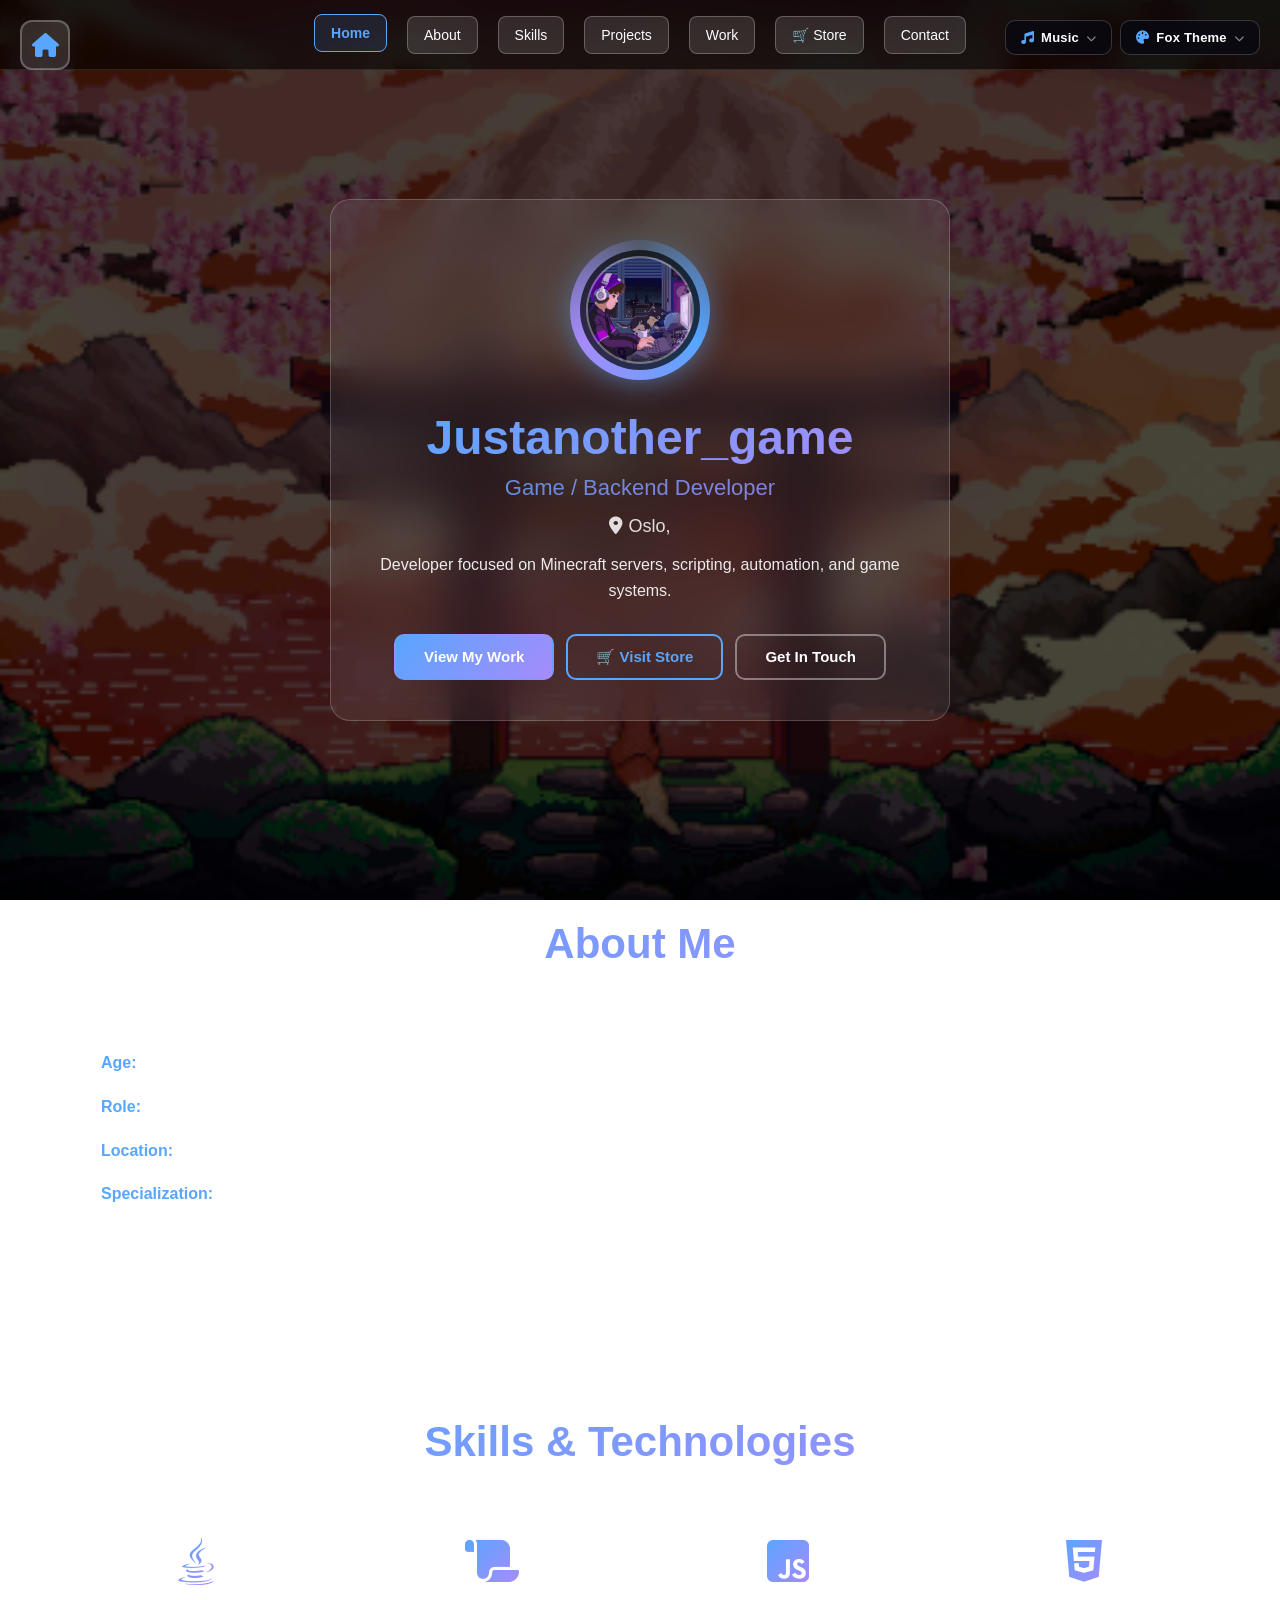
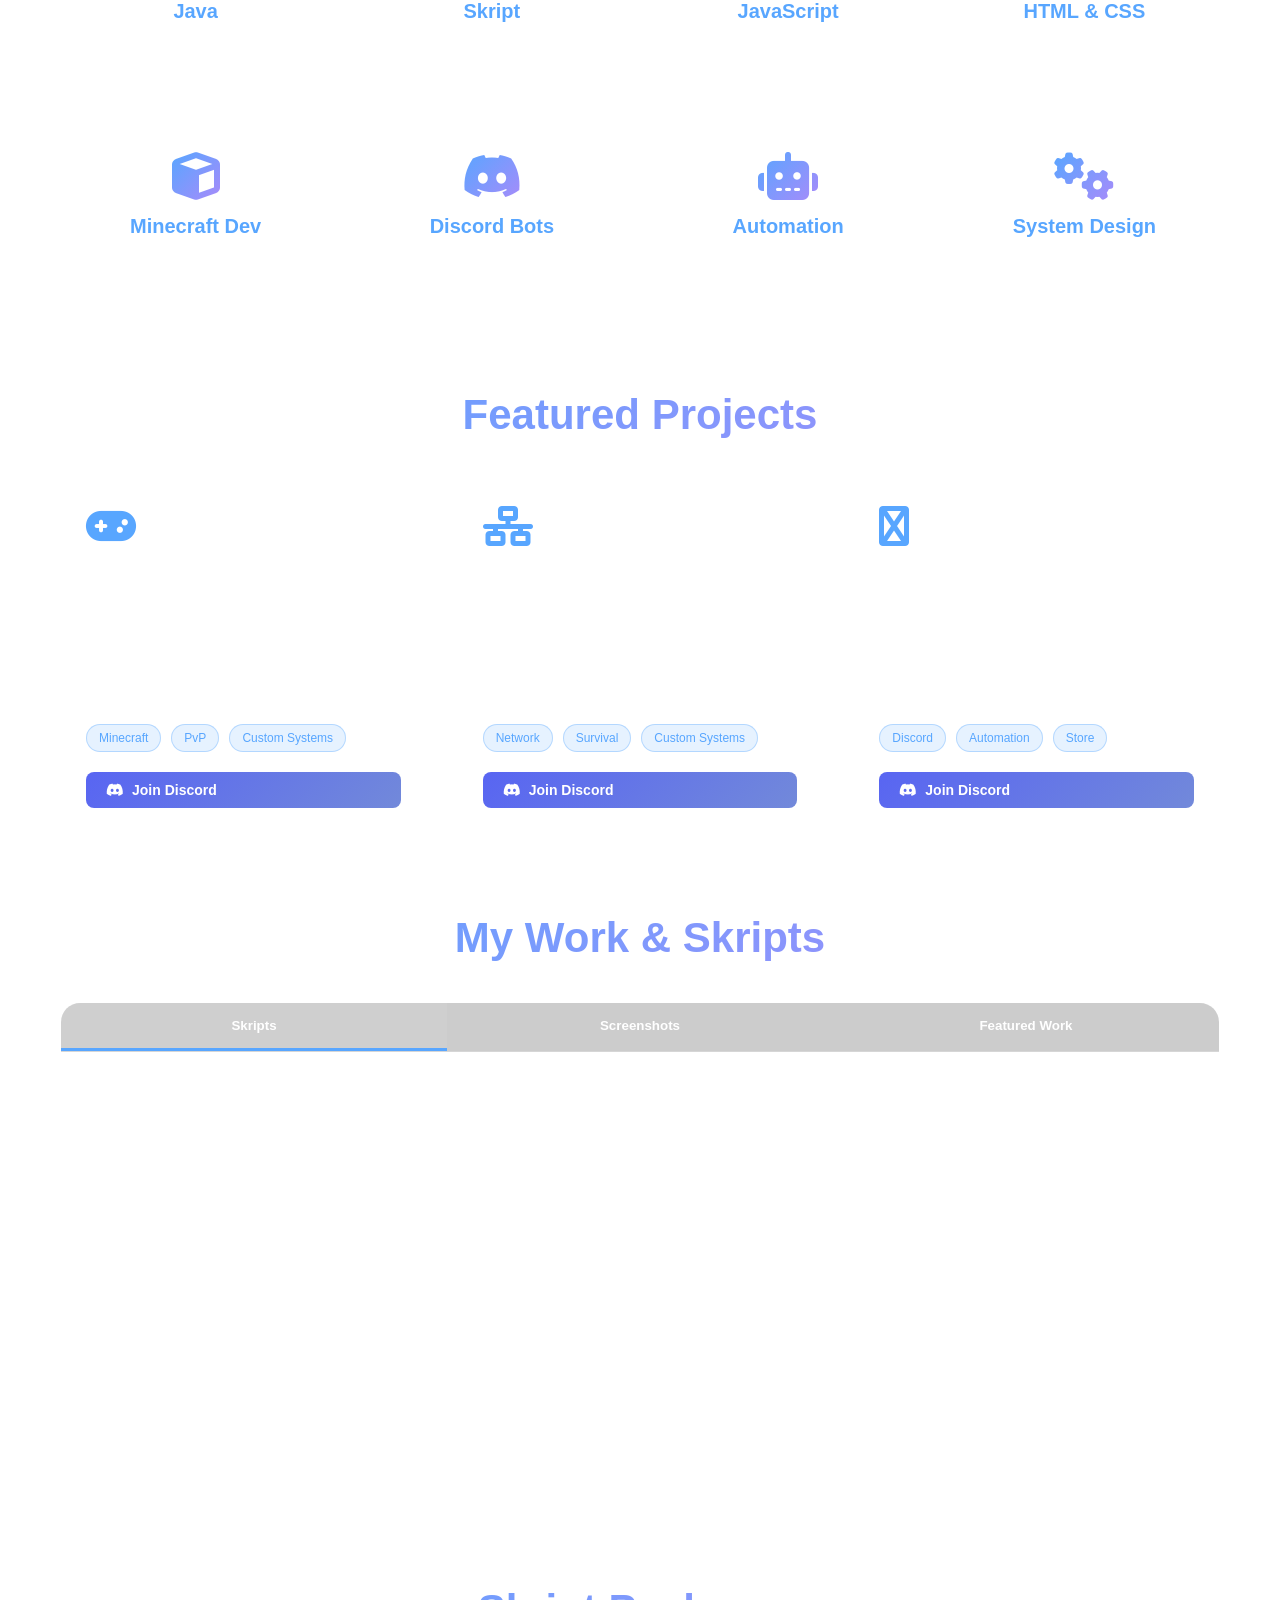
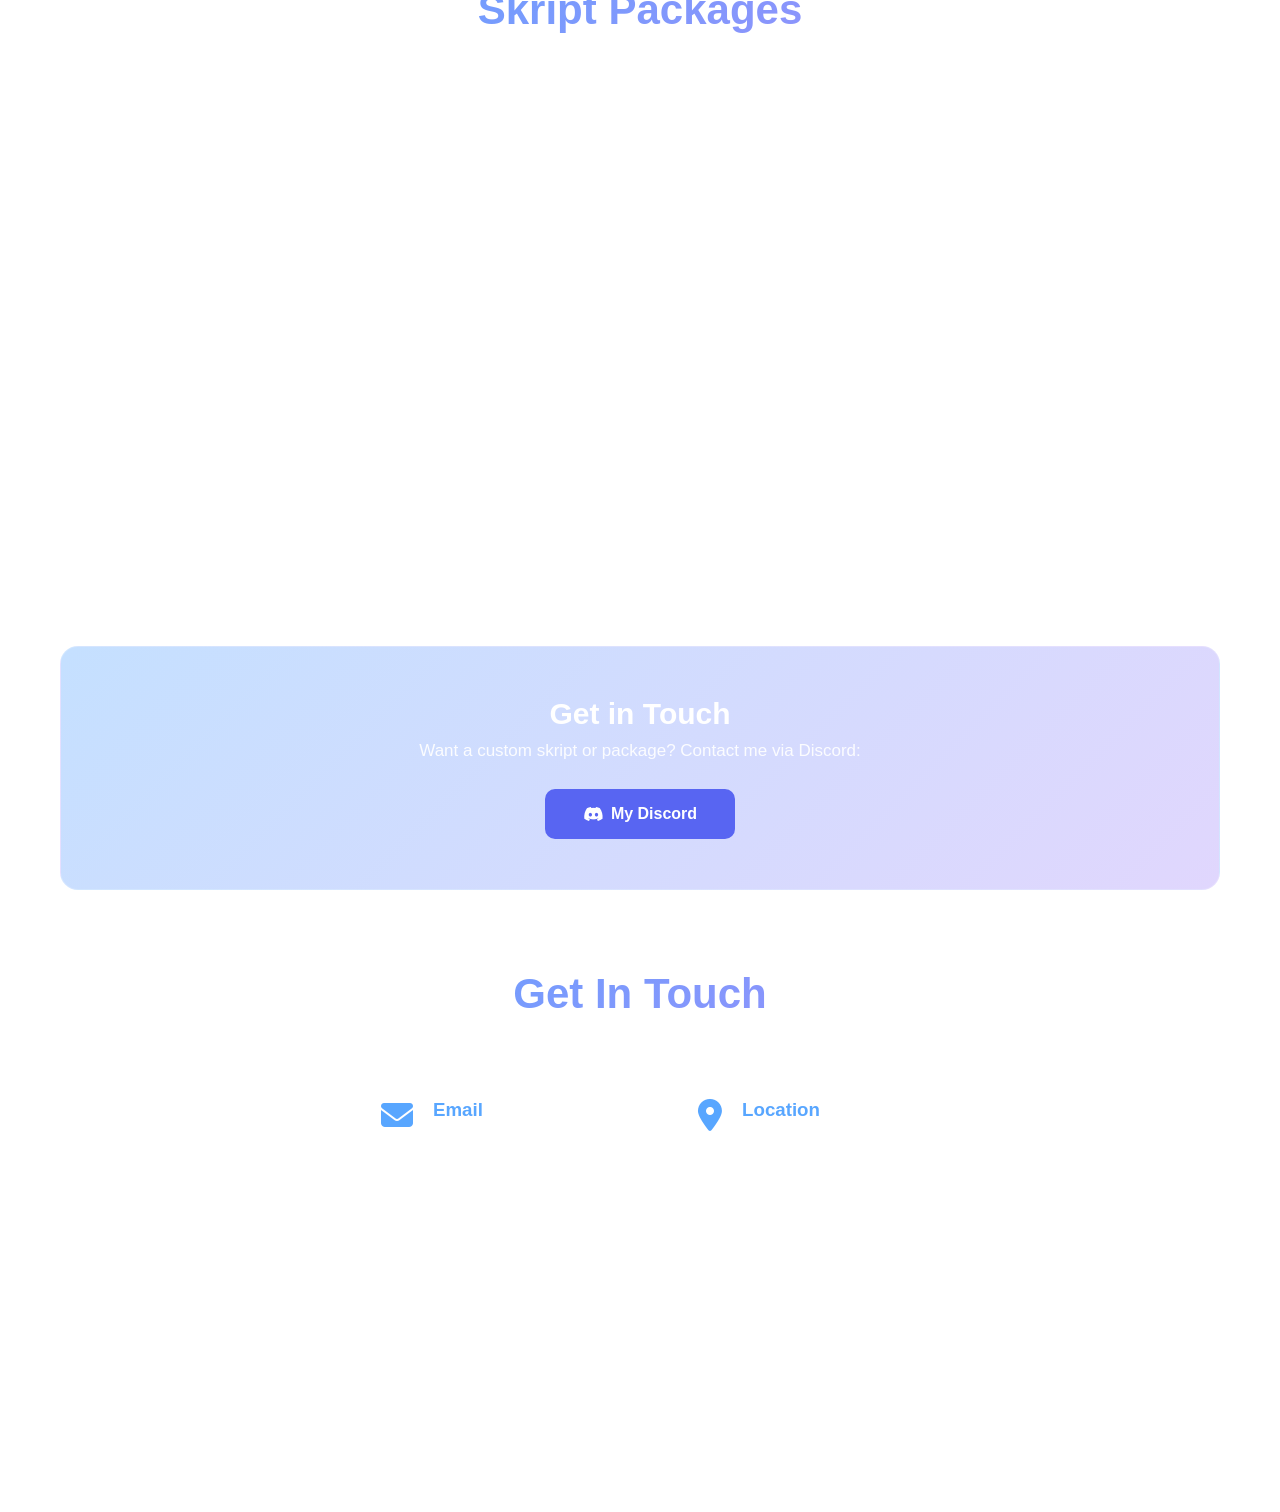
==== phone/index.html @ af03f8ea "Add files via upload" ====
<!DOCTYPE html>
<html lang="en">
<head>
    <meta charset="UTF-8">
    <meta name="viewport" content="width=device-width, initial-scale=1.0, maximum-scale=1.0, user-scalable=no, viewport-fit=cover">
    <meta name="apple-mobile-web-app-capable" content="yes">
    <meta name="apple-mobile-web-app-status-bar-style" content="black-translucent">
    <meta name="mobile-web-app-capable" content="yes">
    <title>Portfolio | Justanother_game</title>
    <link rel="stylesheet" href="https://cdnjs.cloudflare.com/ajax/libs/font-awesome/6.5.2/css/all.min.css"/>
    <link rel="stylesheet" type="text/css" href="style.css">

    <!-- ╔══════════════════════════════════════════════════════╗
         ║  PHONE OVERRIDES ONLY — nothing in HTML was touched  ║
         ╚══════════════════════════════════════════════════════╝ -->
    <style>
    @media screen and (max-width: 768px) {

        /* ── Safe-area / root ─────────────────────────────── */
        :root {
            --safe-top: env(safe-area-inset-top, 0px);
            --safe-bottom: env(safe-area-inset-bottom, 0px);
        }

        * {
            -webkit-tap-highlight-color: transparent;
            box-sizing: border-box;
        }

        body {
            overflow-x: hidden;
            -webkit-text-size-adjust: 100%;
        }

        /* ── Logo top-left ────────────────────────────────── */
        .logo-container {
            top: calc(var(--safe-top) + 10px);
            left: 12px;
            z-index: 1001;
        }

        .logo-btn {
            width: 42px;
            height: 42px;
            display: flex;
            align-items: center;
            justify-content: center;
            border-radius: 50%;
            font-size: 17px;
        }

        /* ── Top-right controls ───────────────────────────── */
        .top-right-controls {
            position: fixed;
            top: calc(var(--safe-top) + 10px);
            right: 12px;
            z-index: 1001;
            display: flex;
            flex-direction: row;
            gap: 8px;
            align-items: center;
        }

        /* Shrink the toggle buttons to icon-only on small screens */
        .music-toggle-btn,
        .theme-toggle-btn {
            padding: 0 12px;
            height: 42px;
            display: flex;
            align-items: center;
            gap: 6px;
            border-radius: 21px;
            font-size: 13px;
            white-space: nowrap;
            min-width: 0;
        }

        /* Hide the text labels on very small screens */
        @media screen and (max-width: 390px) {
            #musicLabel,
            #themeLabel {
                display: none;
            }
        }

        /* Dropdowns: full-width from bottom instead of top-right */
        .music-dropdown,
        .theme-dropdown {
            position: fixed !important;
            top: auto !important;
            bottom: calc(var(--safe-bottom) + 70px) !important;
            left: 12px !important;
            right: 12px !important;
            width: auto !important;
            max-height: 60vh;
            overflow-y: auto;
            border-radius: 16px;
            z-index: 2000;
        }

        /* ── Navbar → bottom tab bar ──────────────────────── */
        .navbar {
            position: fixed !important;
            bottom: 0 !important;
            top: auto !important;
            left: 0;
            right: 0;
            width: 100%;
            display: flex !important;
            flex-direction: row !important;
            justify-content: space-around !important;
            align-items: center !important;
            padding: 6px 4px calc(var(--safe-bottom) + 6px) !important;
            gap: 0 !important;
            z-index: 1000;
            border-top: 1px solid rgba(255,255,255,0.08);
            border-radius: 0 !important;
            overflow-x: auto;
            -webkit-overflow-scrolling: touch;
            scrollbar-width: none;
            height: auto !important;
            backdrop-filter: blur(20px);
            -webkit-backdrop-filter: blur(20px);
        }
        .navbar::-webkit-scrollbar { display: none; }

        .navbar a {
            flex: 1;
            min-width: 44px;
            display: flex !important;
            flex-direction: column !important;
            align-items: center !important;
            justify-content: center !important;
            font-size: 9px !important;
            padding: 4px 2px !important;
            gap: 3px;
            text-align: center;
            white-space: nowrap;
        }

        /* Add icons to nav links via pseudo-elements */
        .navbar a[href="#home"]::before     { content: "\f015"; font-family: "Font Awesome 6 Free"; font-weight: 900; font-size: 18px; display: block; }
        .navbar a[href="#about"]::before    { content: "\f007"; font-family: "Font Awesome 6 Free"; font-weight: 900; font-size: 18px; display: block; }
        .navbar a[href="#skills"]::before   { content: "\f121"; font-family: "Font Awesome 6 Free"; font-weight: 900; font-size: 18px; display: block; }
        .navbar a[href="#projects"]::before { content: "\f07b"; font-family: "Font Awesome 6 Free"; font-weight: 900; font-size: 18px; display: block; }
        .navbar a[href="#work"]::before     { content: "\f0b1"; font-family: "Font Awesome 6 Free"; font-weight: 900; font-size: 18px; display: block; }
        .navbar a[href="#store"]::before    { content: "\f07a"; font-family: "Font Awesome 6 Free"; font-weight: 900; font-size: 18px; display: block; }
        .navbar a[href="#contact"]::before  { content: "\f0e0"; font-family: "Font Awesome 6 Free"; font-weight: 900; font-size: 18px; display: block; }

        /* ── Main container spacing ───────────────────────── */
        .container {
            padding-top: calc(var(--safe-top) + 64px) !important;
            padding-bottom: calc(var(--safe-bottom) + 80px) !important;
            padding-left: 14px !important;
            padding-right: 14px !important;
            width: 100% !important;
            max-width: 100% !important;
        }

        /* ── Sections ─────────────────────────────────────── */
        .section {
            padding: 28px 0 !important;
        }

        /* ── Hero card ────────────────────────────────────── */
        .hero-card {
            text-align: center !important;
            padding: 24px 16px !important;
        }

        .hero-card .title,
        .hero-card h1 {
            font-size: clamp(22px, 6vw, 32px) !important;
        }

        .cta-buttons {
            display: flex !important;
            flex-direction: column !important;
            gap: 10px !important;
            width: 100% !important;
        }

        .cta-buttons .btn {
            width: 100% !important;
            justify-content: center !important;
            padding: 14px 20px !important;
            font-size: 15px !important;
            min-height: 48px !important;
        }

        /* ── Skills grid → 2 columns ──────────────────────── */
        .skills-grid {
            grid-template-columns: 1fr 1fr !important;
            gap: 10px !important;
        }

        .skill-item {
            padding: 14px 10px !important;
        }

        .skill-item i {
            font-size: 26px !important;
        }

        .skill-item h3 {
            font-size: 12px !important;
        }

        .skill-item p {
            font-size: 11px !important;
        }

        /* ── Projects grid → single column ───────────────── */
        .projects-grid {
            grid-template-columns: 1fr !important;
            gap: 14px !important;
        }

        /* ── Work tabs → scrollable row ───────────────────── */
        .work-tabs {
            display: flex !important;
            flex-direction: row !important;
            overflow-x: auto !important;
            -webkit-overflow-scrolling: touch !important;
            scrollbar-width: none !important;
            gap: 8px !important;
            padding-bottom: 4px !important;
            flex-wrap: nowrap !important;
        }
        .work-tabs::-webkit-scrollbar { display: none; }

        .work-tab-btn {
            flex-shrink: 0 !important;
            padding: 9px 16px !important;
            font-size: 13px !important;
            white-space: nowrap !important;
        }

        /* ── Store packages → single column ──────────────── */
        .store-packages {
            grid-template-columns: 1fr !important;
            flex-direction: column !important;
            gap: 14px !important;
        }

        /* ── Placeholder grid → 2 col ─────────────────────── */
        .placeholder-grid {
            grid-template-columns: 1fr 1fr !important;
            gap: 10px !important;
        }

        /* ── Cards ─────────────────────────────────────────── */
        .card {
            padding: 16px !important;
            border-radius: 14px !important;
        }

        /* ── Contact ────────────────────────────────────────── */
        .contact-content {
            flex-direction: column !important;
            gap: 12px !important;
        }

        .contact-item {
            flex-direction: row !important;
            align-items: center !important;
            gap: 12px !important;
        }

        /* ── About content ──────────────────────────────────── */
        .about-content p {
            flex-direction: row !important;
            gap: 6px !important;
            font-size: 14px !important;
        }

        /* ── Avatar ─────────────────────────────────────────── */
        .avatar-wrap {
            width: 80px !important;
            height: 80px !important;
        }

        /* ── General touch targets ───────────────────────────── */
        a, button, .btn, .work-tab-btn, .music-ctrl-btn, .pkg-btn {
            min-height: 44px;
        }

        /* ── Scrollbar hide ──────────────────────────────────── */
        ::-webkit-scrollbar { display: none; }
        * { scrollbar-width: none; }

        /* ── Music vol slider thumb (touch-friendly) ─────────── */
        .music-vol-slider::-webkit-slider-thumb {
            width: 22px !important;
            height: 22px !important;
        }
    }
    </style>
</head>
<body>
    <div class="overlay"></div>

    <!-- Logo/Home Button Top Left -->
    <div class="logo-container">
        <a href="#home" class="logo-btn" title="Back to Home">
            <i class="fas fa-home"></i>
        </a>
    </div>

    <!-- Top Right Controls -->
    <div class="top-right-controls">

        <!-- Music Player -->
        <div class="music-container">
            <button class="music-toggle-btn" id="musicToggleBtn" title="Music Player">
                <i class="fas fa-music"></i>
                <span id="musicLabel">Music</span>
                <i class="fas fa-chevron-down"></i>
            </button>
            <div class="music-dropdown" id="musicDropdown">

                <!-- Now Playing -->
                <div class="music-now-playing">
                    <div class="music-icon-wrap"><i class="fas fa-music"></i></div>
                    <div class="music-info">
                        <span class="music-track-name" id="musicTrackName">No track loaded</span>
                        <span class="music-track-status" id="musicTrackStatus">Stopped</span>
                    </div>
                </div>

                <!-- Controls row: prev | play/pause | next -->
                <div class="music-controls-row">
                    <button class="music-ctrl-btn" id="musicPrev"><i class="fas fa-step-backward"></i></button>
                    <button class="music-ctrl-btn music-ctrl-play" id="musicPlay"><i class="fas fa-play"></i></button>
                    <button class="music-ctrl-btn" id="musicNext"><i class="fas fa-step-forward"></i></button>
                </div>

                <!-- Volume row -->
                <div class="music-vol-row">
                    <i class="fas fa-volume-down music-vol-icon"></i>
                    <input type="range" id="musicVolume" class="music-vol-slider" min="0" max="100" value="60">
                    <i class="fas fa-volume-up music-vol-icon"></i>
                </div>

                <!-- Playlist — same style as theme options -->
                <div class="music-playlist-list" id="musicPlaylist">
                    <!-- injected by JS -->
                </div>

            </div>
        </div>

        <!-- Theme Switcher -->
        <div class="theme-switcher-container">
            <button class="theme-toggle-btn" id="themeToggleBtn" title="Change Theme">
                <i class="fas fa-palette"></i>
                <span id="themeLabel">Fox Theme</span>
                <i class="fas fa-chevron-down"></i>
            </button>
            <div class="theme-dropdown" id="themeDropdown">
                <!-- injected by JS -->
            </div>
        </div>

    </div>

    <!-- Navigation -->
    <nav class="navbar">
        <a href="#home">Home</a>
        <a href="#about">About</a>
        <a href="#skills">Skills</a>
        <a href="#projects">Projects</a>
        <a href="#work">Work</a>
        <a href="#store">🛒 Store</a>
        <a href="#contact">Contact</a>
    </nav>

    <div class="container">

        <!-- Home Section -->
        <section id="home" class="section hero-section">
            <div class="card hero-card">
                <div class="avatar-container">
                    <div class="avatar-wrap"></div>
                </div>
                <h1 class="title" id="name">Justanother_game</h1>
                <p class="subtitle role" id="role">Game / Backend Developer</p>
                <p class="subtitle location"><i class="fas fa-map-marker-alt"></i> <span id="location">Oslo, Norway</span></p>
                <p class="bio" id="bio">Developer focused on Minecraft servers, scripting, automation, and game systems.</p>
                <div class="cta-buttons">
                    <a href="#projects" class="btn btn-primary">View My Work</a>
                    <a href="#store" class="btn btn-store">🛒 Visit Store</a>
                    <a href="#contact" class="btn btn-secondary">Get In Touch</a>
                </div>
            </div>
        </section>

        <!-- About Section -->
        <section id="about" class="section">
            <h2>About Me</h2>
            <div class="card">
                <div class="about-content">
                    <p><strong>Age:</strong> 17 years old</p>
                    <p><strong>Role:</strong> Game Developer & Backend Engineer</p>
                    <p><strong>Location:</strong> Oslo, Norway</p>
                    <p><strong>Specialization:</strong> Minecraft server development, automation systems, and Discord bot creation</p>
                    <p>I'm passionate about building immersive gaming experiences and robust backend systems. With experience in multiple programming languages and frameworks, I focus on creating scalable solutions for complex game mechanics and server infrastructure.</p>
                </div>
            </div>
        </section>

        <!-- Skills Section -->
        <section id="skills" class="section">
            <h2>Skills & Technologies</h2>
            <div class="skills-grid">
                <div class="skill-item">
                    <i class="fab fa-java"></i>
                    <h3>Java</h3>
                    <p>Server development & Minecraft plugins</p>
                </div>
                <div class="skill-item">
                    <i class="fas fa-scroll"></i>
                    <h3>Skript</h3>
                    <p>Custom game mechanics & systems</p>
                </div>
                <div class="skill-item">
                    <i class="fab fa-js-square"></i>
                    <h3>JavaScript</h3>
                    <p>Web development & automation</p>
                </div>
                <div class="skill-item">
                    <i class="fab fa-html5"></i>
                    <h3>HTML & CSS</h3>
                    <p>Web design & UI/UX</p>
                </div>
                <div class="skill-item">
                    <i class="fas fa-cube"></i>
                    <h3>Minecraft Dev</h3>
                    <p>Server networks & custom content</p>
                </div>
                <div class="skill-item">
                    <i class="fab fa-discord"></i>
                    <h3>Discord Bots</h3>
                    <p>Automation & moderation tools</p>
                </div>
                <div class="skill-item">
                    <i class="fas fa-robot"></i>
                    <h3>Automation</h3>
                    <p>Scripts & system integration</p>
                </div>
                <div class="skill-item">
                    <i class="fas fa-cogs"></i>
                    <h3>System Design</h3>
                    <p>Architecture & optimization</p>
                </div>
            </div>
        </section>

        <!-- Projects Section -->
        <section id="projects" class="section">
            <h2>Featured Projects</h2>
            <div class="projects-grid" id="projectsContainer">
                <!-- populated by JS -->
            </div>
        </section>

        <!-- Work Section -->
        <section id="work" class="section">
            <h2>My Work & Skripts</h2>
            <div class="work-content">
                <div class="work-tabs">
                    <button class="work-tab-btn active" data-tab="skripts">Skripts</button>
                    <button class="work-tab-btn" data-tab="screenshots">Screenshots</button>
                    <button class="work-tab-btn" data-tab="videos">Featured Work</button>
                </div>
                <div class="work-panels">
                    <div class="work-panel active" id="skripts-panel">
                        <div class="card">
                            <h3><i class="fas fa-scroll"></i> Skript Examples</h3>
                            <p>Specialized in creating custom Minecraft game mechanics and systems using Skript:</p>
                            <ul class="work-list">
                                <li>Game Event Systems</li>
                                <li>Custom Progression & Leveling</li>
                                <li>Advanced PvP Mechanics</li>
                                <li>Economy & Shop Systems</li>
                                <li>Player Data Management</li>
                                <li>Event Triggers & Automation</li>
                            </ul>
                        </div>
                    </div>
                    <div class="work-panel" id="screenshots-panel">
                        <div class="card">
                            <h3><i class="fas fa-images"></i> Project Screenshots</h3>
                            <p>Visual showcase of server builds and custom systems:</p>
                            <div class="placeholder-grid">
                                <div class="placeholder-item"><i class="fas fa-image"></i><p>Culling Server Showcase</p></div>
                                <div class="placeholder-item"><i class="fas fa-image"></i><p>Dirtbox Network</p></div>
                                <div class="placeholder-item"><i class="fas fa-image"></i><p>Custom Game Modes</p></div>
                                <div class="placeholder-item"><i class="fas fa-image"></i><p>Game UI Design</p></div>
                            </div>
                        </div>
                    </div>
                    <div class="work-panel" id="videos-panel">
                        <div class="card">
                            <h3><i class="fas fa-video"></i> Featured Work</h3>
                            <p>Highlights of major projects and custom systems:</p>
                            <div class="featured-work">
                                <div class="work-item">
                                    <i class="fas fa-play-circle"></i>
                                    <h4>Server Mechanics Demo</h4>
                                    <p>Custom game systems in action</p>
                                </div>
                                <div class="work-item">
                                    <i class="fas fa-play-circle"></i>
                                    <h4>PvP Gameplay</h4>
                                    <p>Advanced combat systems</p>
                                </div>
                                <div class="work-item">
                                    <i class="fas fa-play-circle"></i>
                                    <h4>Network Overview</h4>
                                    <p>Multi-server infrastructure</p>
                                </div>
                            </div>
                        </div>
                    </div>
                </div>
            </div>
        </section>

        <!-- Store Section -->
        <section id="store" class="section">
            <h2>Skript Packages</h2>
            <p class="store-intro">Professional Skript packages for every server size — from small testing environments to full custom gamemodes.</p>
            <div class="store-packages" id="storePackages">
                <!-- populated by JS -->
            </div>
            <div class="store-contact-banner">
                <h3>Get in Touch</h3>
                <p>Want a custom skript or package? Contact me via Discord:</p>
                <a href="https://discord.com/users/justanother_game" target="_blank" class="btn btn-discord">
                    <i class="fab fa-discord"></i> My Discord
                </a>
            </div>
        </section>

        <!-- Contact Section -->
        <section id="contact" class="section">
            <h2>Get In Touch</h2>
            <div class="card contact-card">
                <div class="contact-content">
                    <div class="contact-item">
                        <i class="fas fa-envelope"></i>
                        <div>
                            <h3>Email</h3>
                            <a href="mailto:just_anothergame04@gmail.com">just_anothergame04@gmail.com</a>
                        </div>
                    </div>
                    <div class="contact-item">
                        <i class="fas fa-map-marker-alt"></i>
                        <div>
                            <h3>Location</h3>
                            <p>Oslo, Norway</p>
                        </div>
                    </div>
                </div>
                <div class="contact-form">
                    <p>Feel free to reach out for project collaborations or if you have any questions!</p>
                </div>
            </div>
        </section>

        <!-- Footer -->
        <footer class="footer">
            <p>&copy; 2026 Justanother_game. All rights reserved.</p>
        </footer>

    </div>

    <script src="config.js"></script>
    <script src="script.js"></script>
</body>
</html>
---- phone/style.css ----
/* ===== CSS CUSTOM PROPERTIES (set by theme engine in script.js) ===== */
:root {
    --accent:  #58a6ff;   /* original blue */
    --accent2: #a78bfa;   /* original purple */
}

/* ===== GLOBAL STYLES ===== */
* {
    box-sizing: border-box;
    margin: 0;
    padding: 0;
}

html {
    scroll-behavior: smooth;
}

body {
    font-family: 'Segoe UI', Tahoma, Geneva, Verdana, sans-serif;
    color: #fff;
    background: url("background.gif") no-repeat center center fixed;
    background-size: cover;
    background-attachment: fixed;
    margin: 0;
    transition: background-image 0.6s ease;
}

.overlay {
    position: fixed;
    top: 0; left: 0; right: 0; bottom: 0;
    background: rgba(0, 0, 0, 0.72);
    z-index: 1;
    transition: background 0.6s ease;
}

.container {
    position: relative;
    z-index: 2;
    max-width: 1200px;
    margin: 0 auto;
    padding: 80px 20px 40px;
}

/* ===== LOGO BUTTON ===== */
.logo-container {
    position: fixed;
    top: 20px;
    left: 20px;
    z-index: 101;
}

.logo-btn {
    display: flex;
    align-items: center;
    justify-content: center;
    width: 50px;
    height: 50px;
    background: rgba(255,255,255,0.12);
    border: 2px solid rgba(255,255,255,0.25);
    border-radius: 12px;
    color: var(--accent);
    font-size: 24px;
    text-decoration: none;
    transition: all 0.3s ease;
}

.logo-btn:hover {
    background: rgba(255,255,255,0.2);
    border-color: var(--accent);
    transform: scale(1.1);
}


/* ===== TOP RIGHT CONTROLS ===== */
.top-right-controls {
    position: fixed;
    top: 20px;
    right: 20px;
    z-index: 102;
    display: flex;
    gap: 8px;
    align-items: flex-start;
}

/* Shared toggle button style for both Music and Theme */
.music-toggle-btn,
.theme-toggle-btn {
    display: flex;
    align-items: center;
    gap: 7px;
    padding: 9px 15px;
    background: rgba(8, 8, 18, 0.75);
    border: 1px solid rgba(255,255,255,0.18);
    border-radius: 10px;
    color: #fff;
    font-size: 13px;
    font-weight: 600;
    cursor: pointer;
    transition: all 0.25s ease;
    backdrop-filter: blur(14px);
    white-space: nowrap;
    letter-spacing: 0.2px;
}

.music-toggle-btn:hover,
.theme-toggle-btn:hover {
    border-color: var(--accent);
    background: rgba(8, 8, 18, 0.9);
    box-shadow: 0 0 12px rgba(88,166,255,0.15);
}

.music-toggle-btn .fa-music  { color: var(--accent); }
.theme-toggle-btn .fa-palette { color: var(--accent); }

.music-toggle-btn .fa-chevron-down,
.theme-toggle-btn .fa-chevron-down {
    font-size: 10px;
    opacity: 0.5;
    transition: transform 0.2s ease;
}

/* Rotate chevron when open */
.music-container.open .fa-chevron-down,
.theme-switcher-container.open .fa-chevron-down {
    transform: rotate(180deg);
}

/* ── Shared dropdown panel style ── */
.music-container,
.theme-switcher-container {
    position: relative;
}

.music-dropdown,
.theme-dropdown {
    position: absolute;
    top: calc(100% + 6px);
    right: 0;
    min-width: 210px;
    background: rgba(8, 8, 20, 0.96);
    border: 1px solid rgba(255,255,255,0.12);
    border-radius: 12px;
    overflow: hidden;
    display: none;
    flex-direction: column;
    backdrop-filter: blur(24px);
    box-shadow: 0 12px 40px rgba(0,0,0,0.65), 0 0 0 1px rgba(255,255,255,0.04);
    animation: dropIn 0.18s ease;
}

@keyframes dropIn {
    from { opacity: 0; transform: translateY(-6px); }
    to   { opacity: 1; transform: translateY(0); }
}

.music-dropdown.open,
.theme-dropdown.open { display: flex; }

/* ── Dropdown section label ── */
.dropdown-label {
    padding: 10px 16px 6px;
    font-size: 10px;
    font-weight: 700;
    letter-spacing: 1px;
    text-transform: uppercase;
    color: rgba(255,255,255,0.3);
    border-bottom: 1px solid rgba(255,255,255,0.06);
}

/* ── MUSIC: now playing ── */
.music-now-playing {
    display: flex;
    align-items: center;
    gap: 10px;
    padding: 12px 16px;
    border-bottom: 1px solid rgba(255,255,255,0.07);
    background: rgba(255,255,255,0.03);
}

.music-disc {
    width: 36px;
    height: 36px;
    border-radius: 50%;
    background: linear-gradient(135deg, var(--accent), var(--accent2));
    display: flex;
    align-items: center;
    justify-content: center;
    font-size: 14px;
    flex-shrink: 0;
    box-shadow: 0 0 10px rgba(88,166,255,0.3);
    animation: none;
}

.music-disc.spinning {
    animation: spinDisc 3s linear infinite;
}

@keyframes spinDisc {
    from { transform: rotate(0deg); }
    to   { transform: rotate(360deg); }
}

.music-info {
    flex: 1;
    overflow: hidden;
    display: flex;
    flex-direction: column;
    gap: 2px;
}

.music-track-name {
    font-size: 13px;
    font-weight: 600;
    color: #fff;
    white-space: nowrap;
    overflow: hidden;
    text-overflow: ellipsis;
}

.music-track-status {
    font-size: 10px;
    color: var(--accent);
    letter-spacing: 0.3px;
}

/* ── MUSIC: controls ── */
.music-controls-row {
    display: flex;
    justify-content: center;
    align-items: center;
    gap: 8px;
    padding: 10px 16px;
    border-bottom: 1px solid rgba(255,255,255,0.07);
}

.music-ctrl-btn {
    background: rgba(255,255,255,0.07);
    border: 1px solid rgba(255,255,255,0.1);
    border-radius: 50%;
    color: rgba(255,255,255,0.7);
    width: 32px;
    height: 32px;
    display: flex;
    align-items: center;
    justify-content: center;
    cursor: pointer;
    font-size: 12px;
    transition: all 0.2s ease;
}

.music-ctrl-btn:hover {
    background: rgba(255,255,255,0.13);
    border-color: var(--accent);
    color: var(--accent);
    transform: scale(1.08);
}

.music-ctrl-play {
    width: 40px;
    height: 40px;
    font-size: 14px;
    background: linear-gradient(135deg, var(--accent), var(--accent2));
    border-color: transparent;
    color: #fff;
    box-shadow: 0 4px 12px rgba(88,166,255,0.3);
}

.music-ctrl-play:hover {
    opacity: 0.88;
    border-color: transparent;
    color: #fff;
    transform: scale(1.1);
}

/* ── MUSIC: volume ── */
.music-vol-row {
    display: flex;
    align-items: center;
    gap: 8px;
    padding: 8px 16px 10px;
    border-bottom: 1px solid rgba(255,255,255,0.07);
}

.music-vol-icon {
    font-size: 11px;
    color: rgba(255,255,255,0.3);
    width: 12px;
}

.music-vol-slider {
    flex: 1;
    -webkit-appearance: none;
    height: 3px;
    border-radius: 3px;
    background: rgba(255,255,255,0.12);
    outline: none;
    cursor: pointer;
}

.music-vol-slider::-webkit-slider-thumb {
    -webkit-appearance: none;
    width: 12px;
    height: 12px;
    border-radius: 50%;
    background: var(--accent);
    cursor: pointer;
    box-shadow: 0 0 6px rgba(88,166,255,0.5);
}

/* ── MUSIC & THEME: shared list item ── */
.music-playlist-list,
.theme-dropdown {
    max-height: 220px;
    overflow-y: auto;
}

.music-playlist-list::-webkit-scrollbar,
.theme-dropdown::-webkit-scrollbar { width: 3px; }

.music-playlist-list::-webkit-scrollbar-thumb,
.theme-dropdown::-webkit-scrollbar-thumb {
    background: rgba(255,255,255,0.12);
    border-radius: 3px;
}

.playlist-item,
.theme-option {
    display: flex;
    align-items: center;
    gap: 10px;
    padding: 10px 16px;
    background: transparent;
    border: none;
    color: rgba(255,255,255,0.75);
    font-size: 13px;
    font-weight: 500;
    cursor: pointer;
    transition: background 0.15s ease, color 0.15s ease;
    text-align: left;
    width: 100%;
    white-space: nowrap;
}

.playlist-item:hover,
.theme-option:hover {
    background: rgba(255,255,255,0.07);
    color: #fff;
}

.playlist-item.playing,
.theme-option.active {
    background: rgba(88,166,255,0.1);
    color: var(--accent);
    font-weight: 700;
}

.playlist-num,
.theme-icon {
    font-size: 12px;
    opacity: 0.45;
    min-width: 18px;
}

.playlist-item.playing .playlist-num { opacity: 1; }

.music-empty {
    padding: 12px 16px;
    font-size: 12px;
    color: rgba(255,255,255,0.25);
    font-style: italic;
}

/* ===== NAVBAR ===== */
.navbar {
    position: fixed;
    top: 0; left: 0; right: 0;
    height: 70px;
    background: rgba(0, 0, 0, 0.6);
    backdrop-filter: blur(10px);
    display: flex;
    justify-content: center;
    align-items: center;
    gap: 20px;
    z-index: 100;
    border-bottom: 1px solid rgba(255, 255, 255, 0.1);
}

.navbar a {
    text-decoration: none;
    color: white;
    padding: 10px 16px;
    border-radius: 8px;
    background: rgba(255,255,255,0.12);
    border: 1px solid rgba(255,255,255,0.25);
    transition: all 0.3s ease;
    font-weight: 500;
    font-size: 14px;
}

.navbar a:hover {
    background: rgba(255,255,255,0.2);
    border-color: var(--accent);
    transform: translateY(-2px);
    color: var(--accent);
}

/* Active nav link — color set per-section by JS */
.navbar a.nav-active {
    font-weight: 700;
    transform: translateY(-2px);
    background: rgba(255,255,255,0.08);
}

/* Store nav button — same gray as other nav buttons */
.navbar .nav-store-btn {
    background: rgba(255,255,255,0.12);
    border: 1px solid rgba(255,255,255,0.25);
    color: white;
    font-weight: 600;
}

.navbar .nav-store-btn:hover {
    background: rgba(255,255,255,0.2);
    border-color: var(--accent);
    color: var(--accent);
    transform: translateY(-2px);
}

/* ===== SECTIONS ===== */
.section {
    margin-bottom: 80px;
    animation: fadeIn 0.8s ease-in;
}

@keyframes fadeIn {
    from { opacity: 0; transform: translateY(20px); }
    to   { opacity: 1; transform: translateY(0); }
}

.section h2 {
    font-size: 42px;
    margin-bottom: 40px;
    text-align: center;
    background: linear-gradient(135deg, var(--accent), var(--accent2));
    -webkit-background-clip: text;
    -webkit-text-fill-color: transparent;
    background-clip: text;
}

/* ===== CARD STYLES ===== */
.card {
    background: rgba(255,255,255,0.08);
    backdrop-filter: blur(24px);
    border-radius: 20px;
    padding: 40px;
    border: 1px solid rgba(255,255,255,0.2);
    transition: all 0.3s ease;
}

.card:hover {
    background: rgba(255,255,255,0.12);
    border-color: rgba(255,255,255,0.3);
    transform: translateY(-5px);
}

/* ===== HERO SECTION ===== */
.hero-section {
    display: flex;
    align-items: center;
    justify-content: center;
    min-height: calc(100vh - 140px);
}

.hero-card {
    max-width: 620px;
    text-align: center;
}

/* ===== AVATAR ===== */
.avatar-container {
    position: relative;
    width: 140px;
    height: 140px;
    margin: 0 auto 30px;
    border-radius: 50%;
}

.avatar-container::before {
    content: '';
    position: absolute;
    inset: 0;
    border-radius: 50%;
    background: conic-gradient(
        from 0deg,
        rgba(88,166,255,0.15),
        var(--accent),
        var(--accent2),
        rgba(88,166,255,0.15)
    );
    filter: drop-shadow(0 0 15px rgba(88,166,255,0.6));
    animation: spin 8s linear infinite;
}

.avatar-container::after {
    content: '';
    position: absolute;
    inset: 10px;
    border-radius: 50%;
    background: rgba(0,0,0,0.7);
    z-index: 1;
}

.avatar-wrap {
    position: absolute;
    inset: 16px;
    border-radius: 50%;
    background: url("pfp.png") center/cover no-repeat;
    border: 2px solid rgba(255,255,255,0.35);
    z-index: 2;
}

@keyframes spin { to { transform: rotate(360deg); } }

/* ===== TYPOGRAPHY ===== */
.title {
    font-size: 48px;
    font-weight: 700;
    margin-bottom: 10px;
    background: linear-gradient(135deg, var(--accent), var(--accent2));
    -webkit-background-clip: text;
    -webkit-text-fill-color: transparent;
    background-clip: text;
}

.subtitle {
    font-size: 18px;
    opacity: 0.85;
    margin-bottom: 15px;
    font-weight: 300;
}

.role {
    font-size: 22px;
    font-weight: 500;
    background: linear-gradient(135deg, var(--accent), var(--accent2));
    -webkit-background-clip: text;
    -webkit-text-fill-color: transparent;
    background-clip: text;
}

.bio {
    font-size: 16px;
    line-height: 1.6;
    opacity: 0.9;
    margin-bottom: 30px;
}

/* ===== BUTTONS ===== */
.cta-buttons {
    display: flex;
    gap: 12px;
    justify-content: center;
    flex-wrap: wrap;
    margin-top: 30px;
}

.btn {
    padding: 12px 28px;
    border-radius: 10px;
    text-decoration: none;
    font-weight: 600;
    border: 2px solid transparent;
    transition: all 0.3s ease;
    cursor: pointer;
    font-size: 15px;
    display: inline-flex;
    align-items: center;
    gap: 8px;
}

.btn-primary {
    background: linear-gradient(135deg, var(--accent), var(--accent2));
    color: white;
}

.btn-primary:hover {
    transform: translateY(-3px);
    box-shadow: 0 10px 30px rgba(255,123,47,0.35);
}

.btn-store {
    background: transparent;
    color: var(--accent);
    border: 2px solid var(--accent);
}

.btn-store:hover {
    background: var(--accent);
    color: #fff;
    transform: translateY(-3px);
    box-shadow: 0 10px 25px rgba(255,123,47,0.3);
}

.btn-secondary {
    background: transparent;
    color: white;
    border: 2px solid rgba(255,255,255,0.4);
}

.btn-secondary:hover {
    background: rgba(255,255,255,0.1);
    border-color: rgba(255,255,255,0.8);
    transform: translateY(-3px);
}

.btn-discord {
    background: #5865F2;
    color: #fff;
    border-color: transparent;
    font-size: 16px;
    padding: 14px 36px;
}

.btn-discord:hover {
    background: #4752c4;
    transform: translateY(-3px);
    box-shadow: 0 8px 24px rgba(88,101,242,0.45);
}

/* ===== ABOUT SECTION ===== */
.about-content {
    line-height: 1.8;
    font-size: 16px;
}

.about-content p { margin-bottom: 15px; }

.about-content strong { color: var(--accent); }

/* ===== SKILLS SECTION ===== */
.skills-grid {
    display: grid;
    grid-template-columns: repeat(auto-fit, minmax(250px, 1fr));
    gap: 25px;
}

.skill-item {
    background: rgba(255,255,255,0.08);
    backdrop-filter: blur(24px);
    border-radius: 16px;
    padding: 30px;
    border: 1px solid rgba(255,255,255,0.2);
    text-align: center;
    transition: all 0.3s ease;
}

.skill-item:hover {
    background: rgba(255,255,255,0.13);
    border-color: var(--accent);
    transform: translateY(-8px);
}

.skill-item i {
    font-size: 48px;
    margin-bottom: 15px;
    background: linear-gradient(135deg, var(--accent), var(--accent2));
    -webkit-background-clip: text;
    -webkit-text-fill-color: transparent;
}

.skill-item h3 { font-size: 20px; margin-bottom: 10px; color: var(--accent); }
.skill-item p  { font-size: 14px; opacity: 0.8; }

/* ===== PROJECTS SECTION ===== */
.projects-grid {
    display: grid;
    grid-template-columns: repeat(auto-fit, minmax(300px, 1fr));
    gap: 30px;
}

.project-card {
    background: rgba(255,255,255,0.08);
    backdrop-filter: blur(24px);
    border-radius: 20px;
    padding: 0;
    border: 1px solid rgba(255,255,255,0.2);
    transition: all 0.3s ease;
    position: relative;
    overflow: hidden;
    display: flex;
    flex-direction: column;
}

.project-card::before {
    content: '';
    position: absolute;
    top: 0; left: -100%;
    width: 100%; height: 100%;
    background: linear-gradient(90deg, transparent, rgba(255,255,255,0.08), transparent);
    transition: left 0.5s ease;
    z-index: 0;
}

.project-card:hover { transform: translateY(-10px); border-color: var(--accent); }
.project-card:hover::before { left: 100%; }

.project-image {
    width: 100%;
    height: 180px;
    background: rgba(0,0,0,0.3);
    object-fit: cover;
    border-bottom: 1px solid rgba(255,255,255,0.1);
}

.project-content {
    padding: 25px;
    flex: 1;
    display: flex;
    flex-direction: column;
    position: relative;
    z-index: 1;
}

.project-icon { font-size: 40px; margin-bottom: 15px; color: var(--accent); }
.project-card h3 { font-size: 24px; margin-bottom: 8px; }
.project-subtitle { font-size: 14px; opacity: 0.7; margin-bottom: 15px; }
.project-desc { font-size: 15px; line-height: 1.6; margin-bottom: 20px; opacity: 0.85; flex: 1; }

.project-tags { display: flex; flex-wrap: wrap; gap: 10px; margin-bottom: 20px; }

.tag {
    background: rgba(88,166,255,0.15);
    color: var(--accent);
    padding: 6px 12px;
    border-radius: 20px;
    font-size: 12px;
    font-weight: 500;
    border: 1px solid rgba(88,166,255,0.35);
}

.project-discord-btn {
    display: inline-flex;
    align-items: center;
    gap: 8px;
    background: linear-gradient(135deg, #5865F2, #7289DA);
    color: white;
    padding: 10px 20px;
    border: none;
    border-radius: 8px;
    text-decoration: none;
    font-weight: 600;
    font-size: 14px;
    transition: all 0.3s ease;
    cursor: pointer;
}

.project-discord-btn:hover {
    background: linear-gradient(135deg, #4752C4, #5f73c7);
    transform: translateY(-2px);
}

/* ===== WORK SECTION ===== */
.work-content {
    background: rgba(255,255,255,0.08);
    backdrop-filter: blur(24px);
    border-radius: 20px;
    border: 1px solid rgba(255,255,255,0.2);
    overflow: hidden;
}

.work-tabs {
    display: flex;
    border-bottom: 1px solid rgba(255,255,255,0.2);
    background: rgba(0,0,0,0.2);
}

.work-tab-btn {
    flex: 1;
    padding: 15px 20px;
    background: transparent;
    color: white;
    border: none;
    cursor: pointer;
    font-weight: 600;
    transition: all 0.3s ease;
    border-bottom: 3px solid transparent;
}

.work-tab-btn.active {
    border-bottom-color: var(--accent);
    background: rgba(255,255,255,0.06);
}

.work-tab-btn:hover { background: rgba(255,255,255,0.08); }

.work-panels { position: relative; }

.work-panel { display: none; padding: 30px; animation: fadeIn 0.5s ease; }
.work-panel.active { display: block; }
.work-panel.active .card { background: transparent; border: none; padding: 0; }

.work-panel h3 { font-size: 24px; margin-bottom: 15px; color: var(--accent); }
.work-panel p  { font-size: 16px; opacity: 0.85; margin-bottom: 20px; }

.work-list { list-style: none; padding: 0; }

.work-list li {
    padding: 12px 20px;
    margin-bottom: 10px;
    background: rgba(255,255,255,0.06);
    border-left: 3px solid var(--accent);
    border-radius: 4px;
    transition: all 0.3s ease;
}

.work-list li:hover { background: rgba(255,255,255,0.1); transform: translateX(5px); }

.placeholder-grid {
    display: grid;
    grid-template-columns: repeat(auto-fit, minmax(200px, 1fr));
    gap: 20px;
    margin-top: 20px;
}

.placeholder-item {
    background: rgba(255,255,255,0.06);
    border: 2px dashed rgba(255,255,255,0.25);
    border-radius: 10px;
    padding: 40px 20px;
    text-align: center;
    transition: all 0.3s ease;
}

.placeholder-item:hover { background: rgba(255,255,255,0.1); border-color: var(--accent); }
.placeholder-item i { font-size: 48px; color: var(--accent); margin-bottom: 15px; }
.placeholder-item p { margin: 0; color: var(--accent); }

.featured-work {
    display: grid;
    grid-template-columns: repeat(auto-fit, minmax(250px, 1fr));
    gap: 20px;
    margin-top: 20px;
}

.work-item {
    background: rgba(255,255,255,0.06);
    border-radius: 10px;
    padding: 25px;
    text-align: center;
    transition: all 0.3s ease;
}

.work-item:hover { background: rgba(255,255,255,0.1); transform: translateY(-5px); }
.work-item i  { font-size: 40px; color: var(--accent); margin-bottom: 15px; }
.work-item h4 { color: var(--accent); margin-bottom: 8px; }
.work-item p  { font-size: 14px; opacity: 0.75; margin: 0; }

/* ===== STORE SECTION ===== */
.store-intro {
    text-align: center;
    font-size: 17px;
    opacity: 0.85;
    margin-top: -20px;
    margin-bottom: 50px;
    max-width: 600px;
    margin-left: auto;
    margin-right: auto;
}

.store-packages {
    display: grid;
    grid-template-columns: repeat(auto-fit, minmax(280px, 1fr));
    gap: 28px;
    align-items: start;
    margin-bottom: 60px;
}

/* Package cards */
.pkg-card {
    background: rgba(10,5,20,0.7);
    backdrop-filter: blur(24px);
    border: 1px solid rgba(255,255,255,0.15);
    border-radius: 18px;
    padding: 36px 30px 32px;
    text-align: center;
    position: relative;
    transition: transform 0.3s ease, border-color 0.3s ease, box-shadow 0.3s ease;
    display: flex;
    flex-direction: column;
    gap: 0;
}

.pkg-card:hover {
    transform: translateY(-8px);
    border-color: var(--accent);
    box-shadow: 0 16px 48px rgba(0,0,0,0.5);
}

/* Middle card featured style */
.pkg-featured {
    border-color: var(--accent);
    background: rgba(15,5,30,0.82);
    box-shadow: 0 0 40px rgba(168,85,247,0.25);
    transform: scale(1.04);
}

.pkg-featured:hover { transform: scale(1.04) translateY(-8px); }

.pkg-badge {
    position: absolute;
    top: -14px;
    left: 50%;
    transform: translateX(-50%);
    background: linear-gradient(135deg, var(--accent), var(--accent2));
    color: #fff;
    padding: 5px 20px;
    border-radius: 50px;
    font-size: 12px;
    font-weight: 700;
    letter-spacing: 0.5px;
    white-space: nowrap;
}

.pkg-title {
    font-size: 24px;
    font-weight: 700;
    color: var(--accent);
    margin-bottom: 12px;
}

.pkg-desc {
    font-size: 15px;
    opacity: 0.8;
    line-height: 1.5;
    margin-bottom: 24px;
}

.pkg-features {
    list-style: none;
    padding: 0;
    margin-bottom: 28px;
    text-align: left;
}

.pkg-features li {
    padding: 8px 0;
    font-size: 14px;
    border-bottom: 1px solid rgba(255,255,255,0.06);
    display: flex;
    align-items: center;
    gap: 8px;
}

.pkg-features li:last-child { border-bottom: none; }

.pkg-yes { color: #e0e0e0; }
.pkg-no  { color: rgba(255,255,255,0.35); }

.pkg-price {
    font-size: 32px;
    font-weight: 800;
    color: var(--accent);
    margin-bottom: 24px;
    font-variant-numeric: tabular-nums;
}

.btn-pkg {
    background: linear-gradient(135deg, var(--accent), var(--accent2));
    color: #fff;
    border: none;
    width: 100%;
    justify-content: center;
    padding: 13px 20px;
    font-size: 15px;
    border-radius: 10px;
}

.btn-pkg:hover {
    opacity: 0.88;
    transform: translateY(-2px);
    box-shadow: 0 8px 24px rgba(255,123,47,0.35);
}

/* Store contact banner */
.store-contact-banner {
    background: linear-gradient(135deg, rgba(88,166,255,0.35), rgba(167,139,250,0.35));
    backdrop-filter: blur(16px);
    border: 1px solid rgba(255,255,255,0.2);
    border-radius: 18px;
    padding: 50px 40px;
    text-align: center;
    color: #fff;
}

.store-contact-banner h3 {
    font-size: 30px;
    font-weight: 800;
    margin-bottom: 10px;
}

.store-contact-banner p {
    font-size: 17px;
    opacity: 0.92;
    margin-bottom: 28px;
}

/* ===== CONTACT SECTION ===== */
.contact-card { max-width: 600px; margin: 0 auto; }

.contact-content {
    display: grid;
    grid-template-columns: 1fr 1fr;
    gap: 30px;
    margin-bottom: 30px;
}

.contact-item { display: flex; gap: 20px; }
.contact-item i { font-size: 32px; color: var(--accent); }
.contact-item h3 { margin-bottom: 8px; color: var(--accent); }
.contact-item a { color: #fff; text-decoration: none; opacity: 0.85; transition: all 0.3s ease; }
.contact-item a:hover { opacity: 1; text-decoration: underline; }

.contact-form {
    text-align: center;
    padding-top: 20px;
    border-top: 1px solid rgba(255,255,255,0.1);
}

.contact-form p { font-size: 16px; opacity: 0.85; }

/* ===== FOOTER ===== */
.footer {
    text-align: center;
    padding: 40px 20px;
    border-top: 1px solid rgba(255,255,255,0.1);
    margin-top: 100px;
    opacity: 0.6;
    font-size: 14px;
}

/* ===== RESPONSIVE ===== */
@media (max-width: 768px) {
    .theme-switcher-container { top: 80px; right: 12px; }
    .theme-toggle-btn { padding: 8px 12px; font-size: 12px; }

    .navbar {
        flex-wrap: wrap;
        height: auto;
        padding: 10px;
        gap: 8px;
    }

    .navbar a { padding: 8px 10px; font-size: 12px; }

    .container { padding: 110px 15px 40px; }

    .section h2 { font-size: 32px; margin-bottom: 30px; }

    .hero-card { padding: 30px; }
    .title { font-size: 36px; }
    .subtitle { font-size: 16px; }

    .skills-grid { grid-template-columns: repeat(auto-fit, minmax(200px, 1fr)); gap: 15px; }

    .project-content { padding: 20px; }

    .contact-content { grid-template-columns: 1fr; gap: 20px; }

    .cta-buttons { flex-direction: column; }
    .btn { width: 100%; justify-content: center; }

    .work-tabs { flex-direction: column; }
    .work-tab-btn { border-bottom: none; border-right: 3px solid transparent; }
    .work-tab-btn.active { border-right-color: var(--accent); border-bottom: none; }

    .store-packages { grid-template-columns: 1fr; }
    .pkg-featured { transform: scale(1); }
    .pkg-featured:hover { transform: translateY(-8px); }

    .store-contact-banner { padding: 36px 20px; }
}
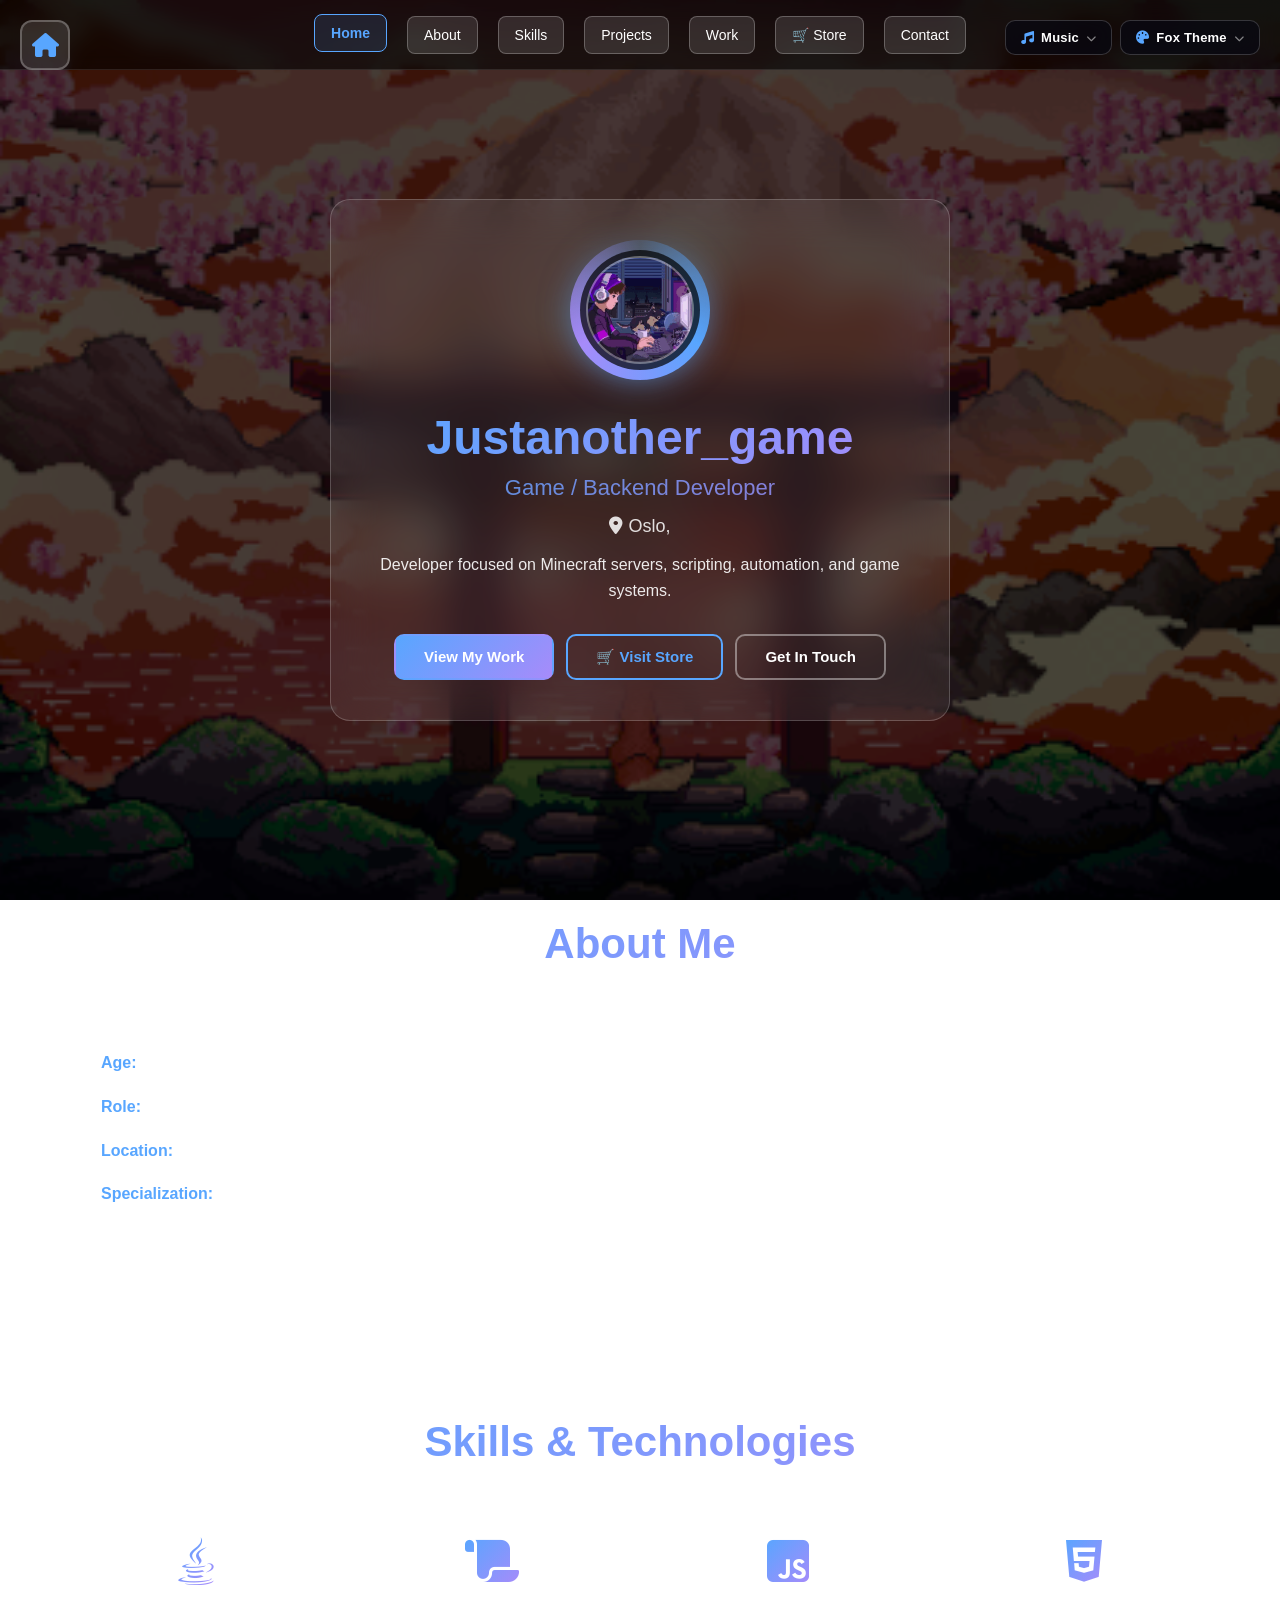
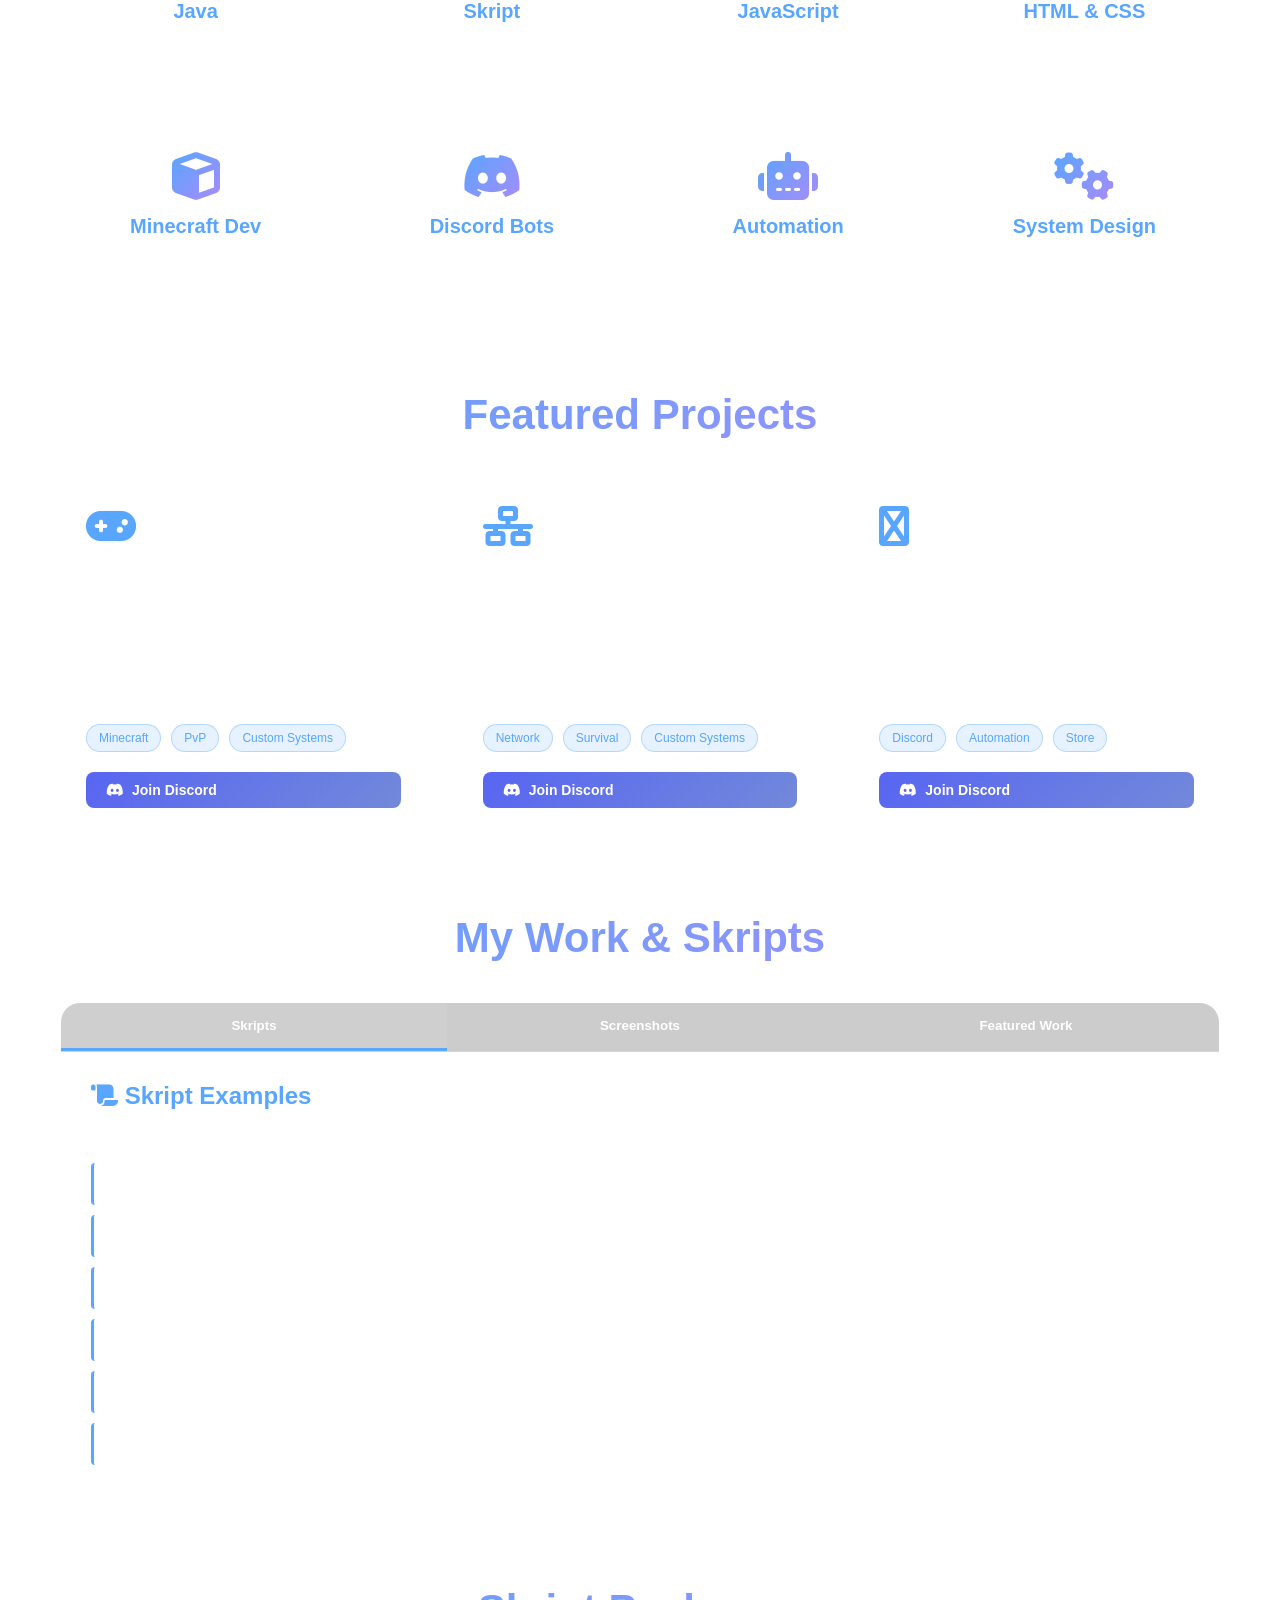
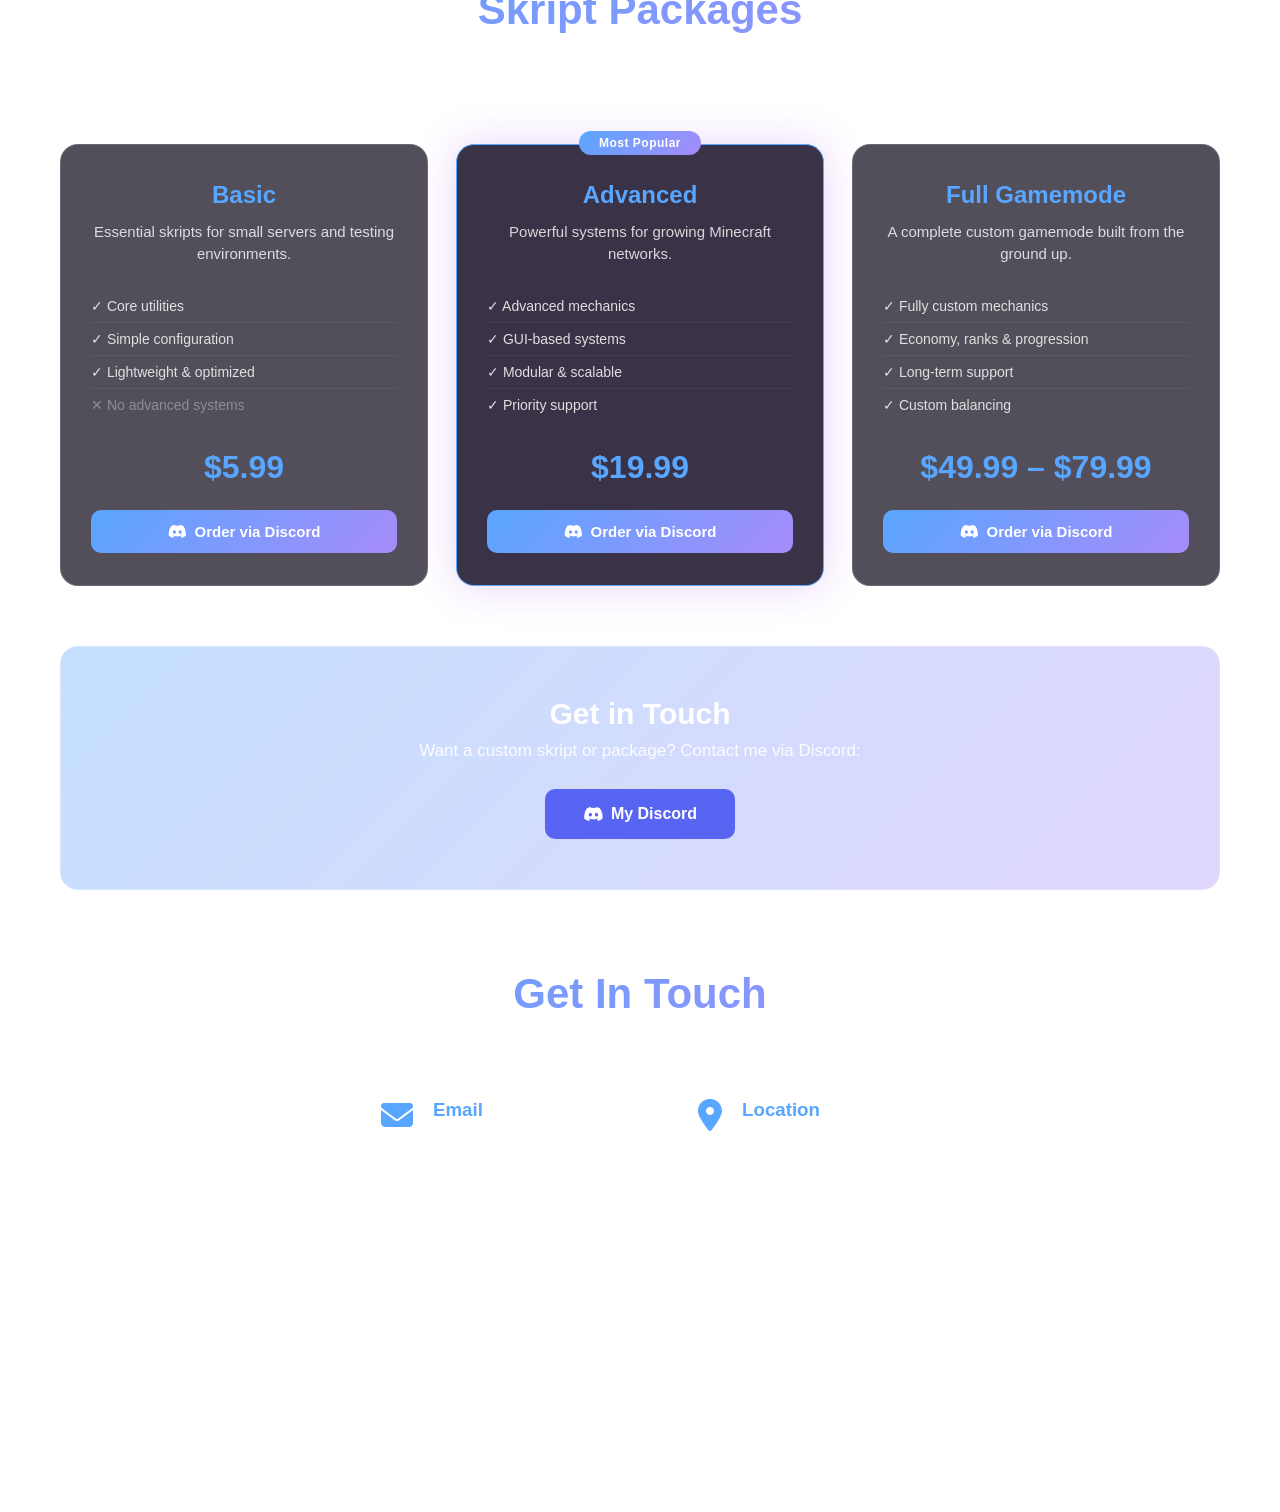
==== commit c58220dc: "Update index.html" ====
--- a/phone/index.html
+++ b/phone/index.html
@@ -579,4 +579,4 @@
     <script src="config.js"></script>
     <script src="script.js"></script>
 </body>
-</html>+</html>
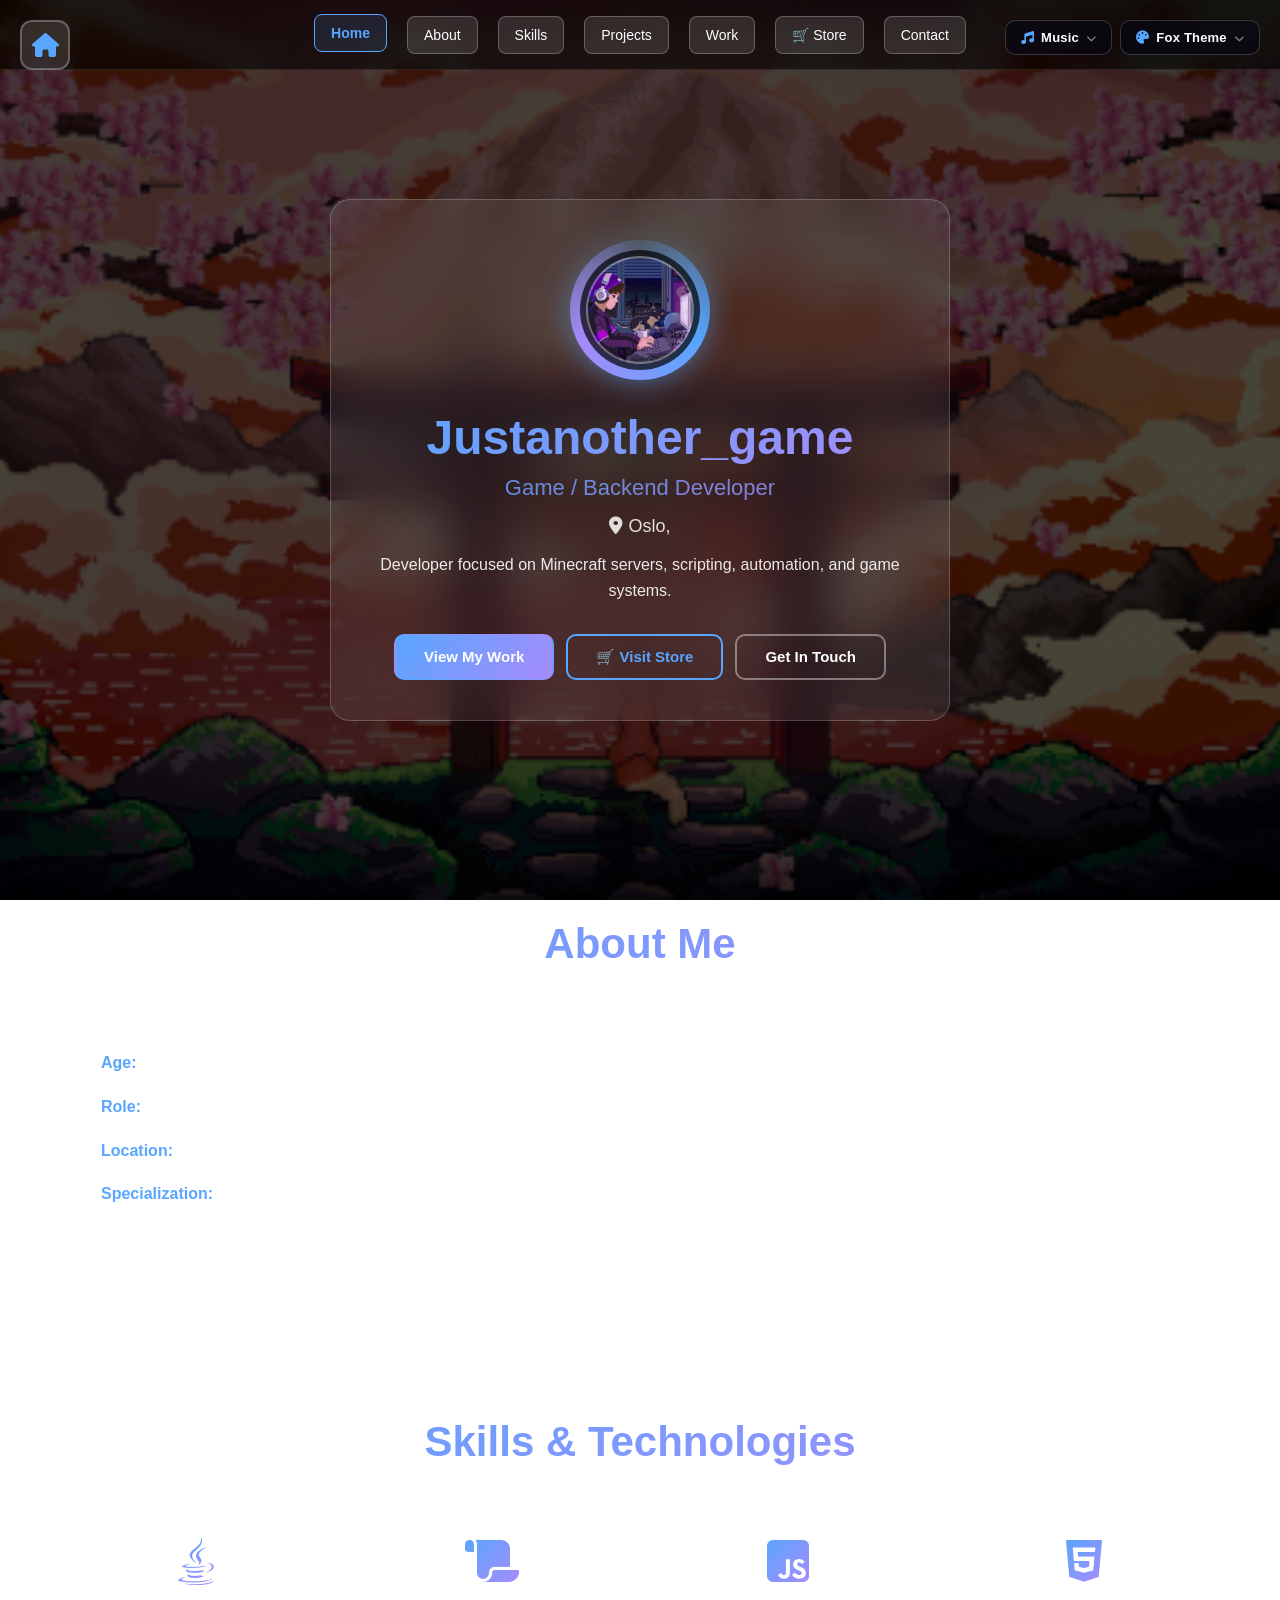
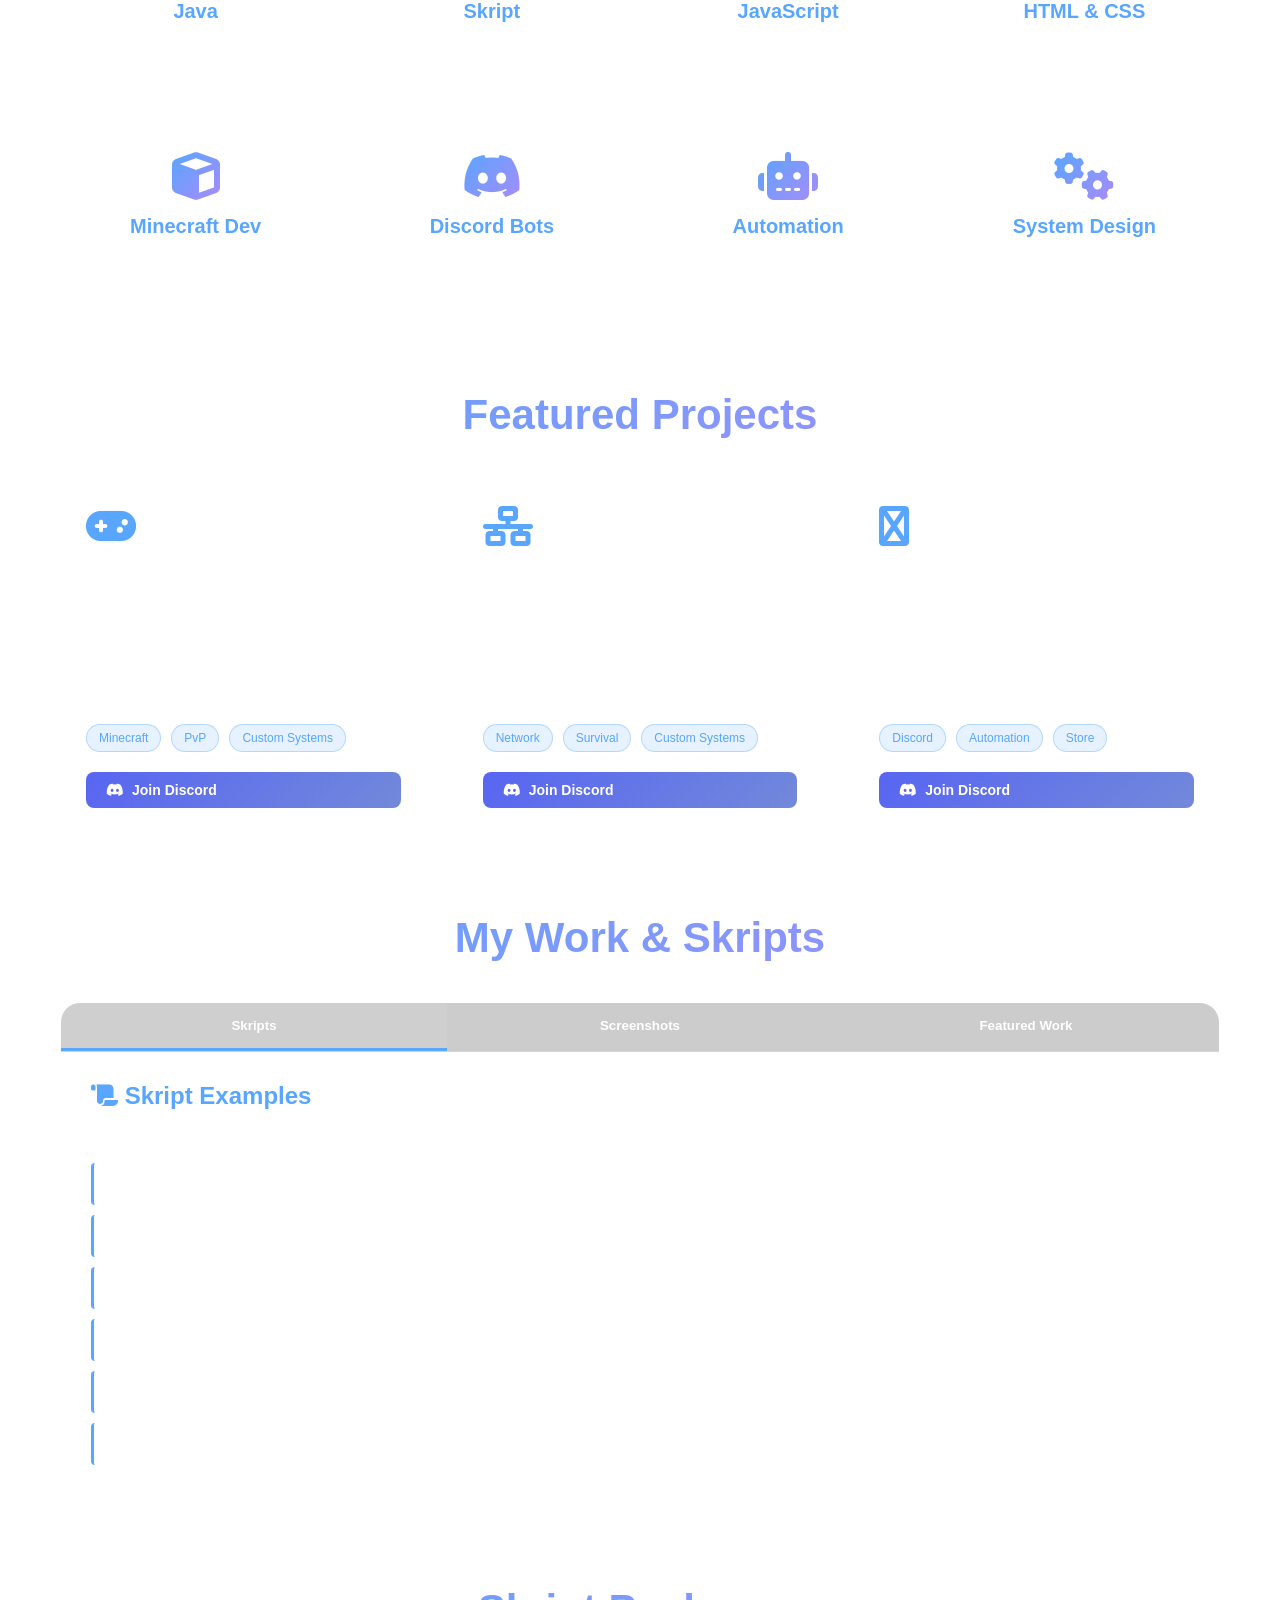
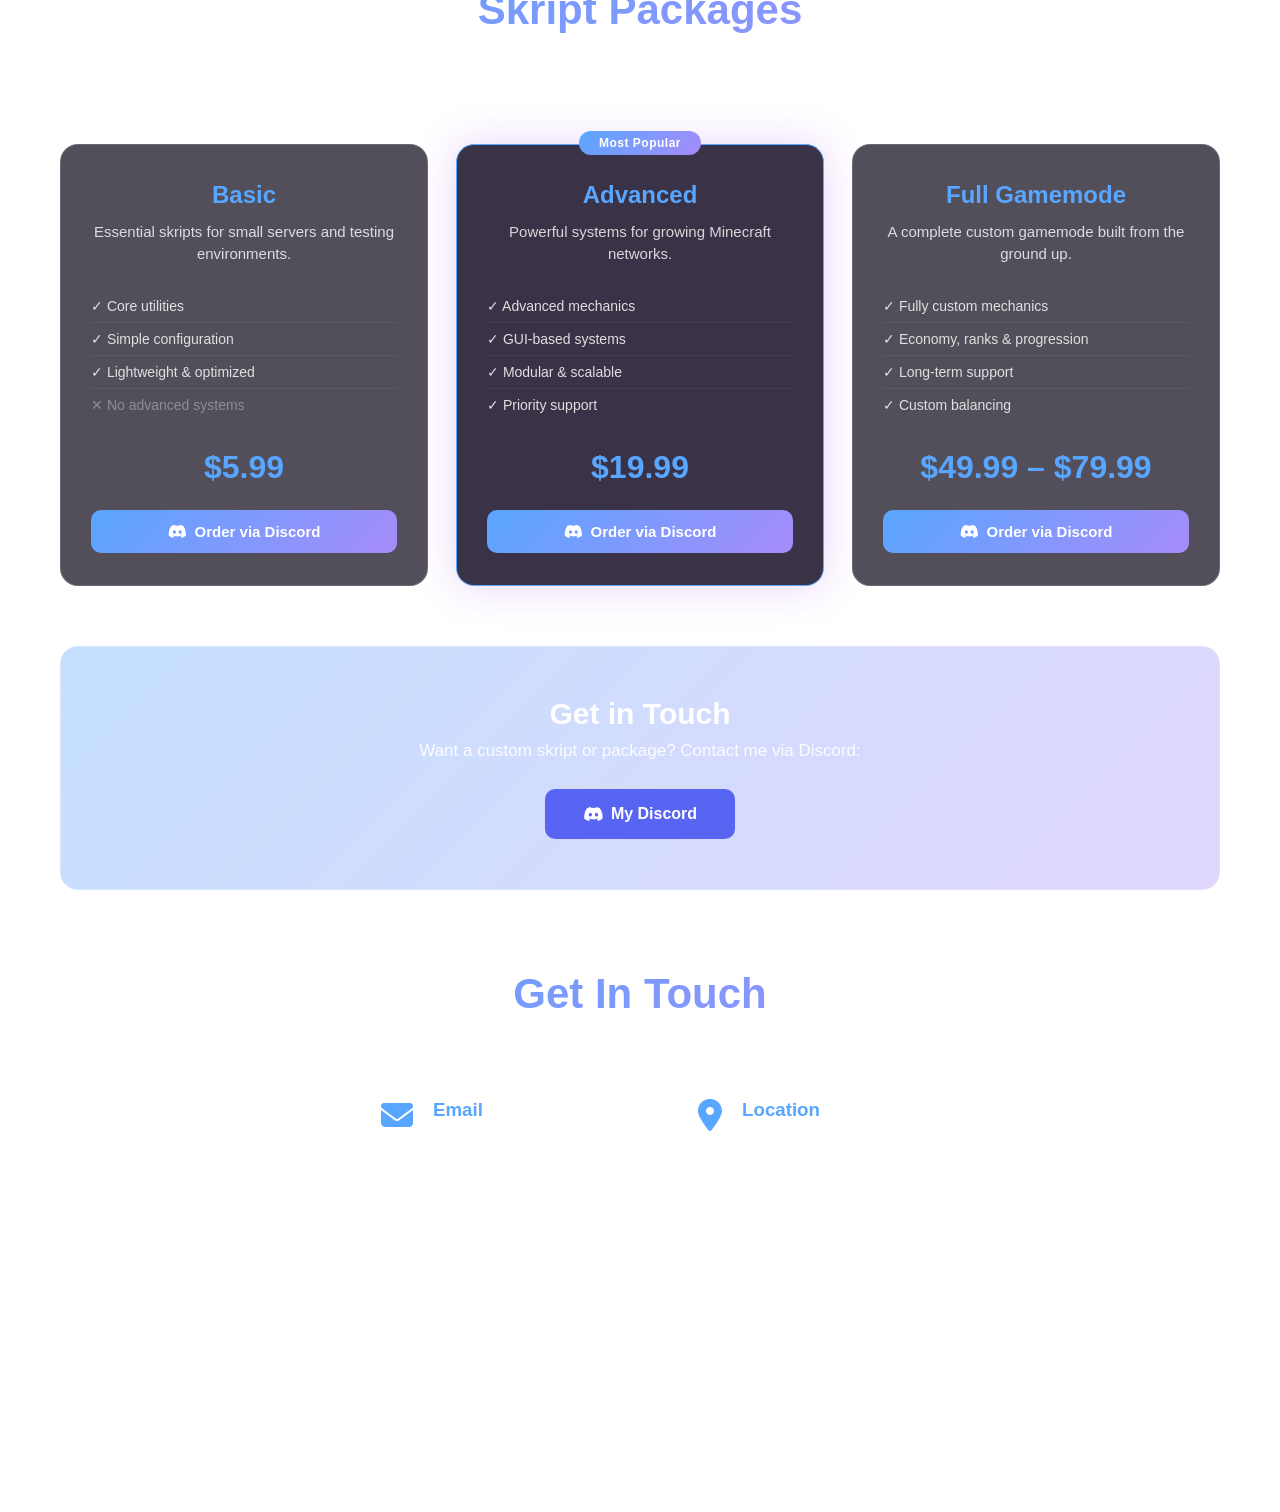
==== commit 0ea44648: "Update index.html" ====
--- a/phone/index.html
+++ b/phone/index.html
@@ -6,295 +6,336 @@
     <meta name="apple-mobile-web-app-capable" content="yes">
     <meta name="apple-mobile-web-app-status-bar-style" content="black-translucent">
     <meta name="mobile-web-app-capable" content="yes">
+    <meta name="theme-color" content="#000000">
     <title>Portfolio | Justanother_game</title>
     <link rel="stylesheet" href="https://cdnjs.cloudflare.com/ajax/libs/font-awesome/6.5.2/css/all.min.css"/>
     <link rel="stylesheet" type="text/css" href="style.css">
 
-    <!-- ╔══════════════════════════════════════════════════════╗
-         ║  PHONE OVERRIDES ONLY — nothing in HTML was touched  ║
-         ╚══════════════════════════════════════════════════════╝ -->
     <style>
+    /* ================================================================
+       PHONE OVERRIDES — kicks in at 768px and below
+       Nothing in your HTML, config.js, or script.js is changed.
+       Only CSS is added here to make the existing classes work on phone.
+    ================================================================ */
     @media screen and (max-width: 768px) {
 
-        /* ── Safe-area / root ─────────────────────────────── */
+        /* ── Safe-area variables (notch / home bar) ──────────────── */
         :root {
-            --safe-top: env(safe-area-inset-top, 0px);
+            --safe-top:    env(safe-area-inset-top,    0px);
             --safe-bottom: env(safe-area-inset-bottom, 0px);
-        }
-
-        * {
-            -webkit-tap-highlight-color: transparent;
-            box-sizing: border-box;
-        }
+            --safe-left:   env(safe-area-inset-left,   0px);
+            --safe-right:  env(safe-area-inset-right,  0px);
+        }
+
+        * { -webkit-tap-highlight-color: transparent; }
 
         body {
             overflow-x: hidden;
             -webkit-text-size-adjust: 100%;
-        }
-
-        /* ── Logo top-left ────────────────────────────────── */
+            /* fixed bg works poorly on iOS — switch to scroll */
+            background-attachment: scroll !important;
+        }
+
+        /* ──────────────────────────────────────────────────────────
+           LOGO BUTTON — hide it on mobile (home is in bottom nav)
+        ────────────────────────────────────────────────────────── */
         .logo-container {
-            top: calc(var(--safe-top) + 10px);
-            left: 12px;
-            z-index: 1001;
-        }
-
-        .logo-btn {
-            width: 42px;
-            height: 42px;
-            display: flex;
-            align-items: center;
-            justify-content: center;
-            border-radius: 50%;
-            font-size: 17px;
-        }
-
-        /* ── Top-right controls ───────────────────────────── */
+            display: none !important;
+        }
+
+        /* ──────────────────────────────────────────────────────────
+           TOP-RIGHT CONTROLS (Music + Theme)
+           Move to bottom of screen, sit just above the navbar
+        ────────────────────────────────────────────────────────── */
         .top-right-controls {
-            position: fixed;
-            top: calc(var(--safe-top) + 10px);
-            right: 12px;
-            z-index: 1001;
-            display: flex;
-            flex-direction: row;
-            gap: 8px;
-            align-items: center;
-        }
-
-        /* Shrink the toggle buttons to icon-only on small screens */
+            position: fixed !important;
+            top: auto !important;
+            bottom: calc(var(--safe-bottom) + 62px) !important;
+            right: 12px !important;
+            left: auto !important;
+            z-index: 1002 !important;
+            display: flex !important;
+            flex-direction: column !important;
+            align-items: flex-end !important;
+            gap: 8px !important;
+        }
+
+        /* Keep the toggle buttons the same style, just touch-friendly */
         .music-toggle-btn,
         .theme-toggle-btn {
-            padding: 0 12px;
-            height: 42px;
-            display: flex;
-            align-items: center;
-            gap: 6px;
-            border-radius: 21px;
-            font-size: 13px;
-            white-space: nowrap;
-            min-width: 0;
-        }
-
-        /* Hide the text labels on very small screens */
-        @media screen and (max-width: 390px) {
-            #musicLabel,
-            #themeLabel {
-                display: none;
-            }
-        }
-
-        /* Dropdowns: full-width from bottom instead of top-right */
+            height: 44px !important;
+            padding: 0 14px !important;
+            font-size: 13px !important;
+            border-radius: 22px !important;
+            white-space: nowrap !important;
+            min-width: 0 !important;
+        }
+
+        /* Dropdowns open UPWARD from the buttons */
         .music-dropdown,
         .theme-dropdown {
             position: fixed !important;
             top: auto !important;
-            bottom: calc(var(--safe-bottom) + 70px) !important;
+            /* sits above the controls row */
+            bottom: calc(var(--safe-bottom) + 62px + 44px + 44px + 12px) !important;
+            right: 12px !important;
             left: 12px !important;
-            right: 12px !important;
             width: auto !important;
-            max-height: 60vh;
-            overflow-y: auto;
-            border-radius: 16px;
-            z-index: 2000;
-        }
-
-        /* ── Navbar → bottom tab bar ──────────────────────── */
+            min-width: 0 !important;
+            max-height: 55vh !important;
+            overflow-y: auto !important;
+            border-radius: 16px !important;
+            z-index: 3000 !important;
+            /* keep the same open/close animation but going up */
+            animation: slideUp 0.18s ease !important;
+        }
+
+        @keyframes slideUp {
+            from { opacity: 0; transform: translateY(10px); }
+            to   { opacity: 1; transform: translateY(0); }
+        }
+
+        /* Make playlist items bigger for touch */
+        .playlist-item,
+        .theme-option {
+            padding: 13px 16px !important;
+            font-size: 14px !important;
+        }
+
+        /* Bigger music controls */
+        .music-ctrl-btn {
+            width: 40px !important;
+            height: 40px !important;
+            font-size: 15px !important;
+        }
+        .music-ctrl-play {
+            width: 50px !important;
+            height: 50px !important;
+            font-size: 18px !important;
+        }
+
+        /* Touch-friendly volume thumb */
+        .music-vol-slider::-webkit-slider-thumb {
+            width: 20px !important;
+            height: 20px !important;
+        }
+
+        /* ──────────────────────────────────────────────────────────
+           NAVBAR → fixed bottom tab bar (app-style)
+        ────────────────────────────────────────────────────────── */
         .navbar {
             position: fixed !important;
             bottom: 0 !important;
             top: auto !important;
-            left: 0;
-            right: 0;
-            width: 100%;
+            left: 0 !important;
+            right: 0 !important;
+            width: 100% !important;
+            height: auto !important;
+
             display: flex !important;
             flex-direction: row !important;
+            flex-wrap: nowrap !important;
             justify-content: space-around !important;
-            align-items: center !important;
-            padding: 6px 4px calc(var(--safe-bottom) + 6px) !important;
+            align-items: flex-start !important;
+
+            padding: 8px 2px calc(var(--safe-bottom) + 6px) 2px !important;
             gap: 0 !important;
-            z-index: 1000;
-            border-top: 1px solid rgba(255,255,255,0.08);
+
+            border-top: 1px solid rgba(255,255,255,0.10) !important;
             border-radius: 0 !important;
-            overflow-x: auto;
-            -webkit-overflow-scrolling: touch;
-            scrollbar-width: none;
-            height: auto !important;
-            backdrop-filter: blur(20px);
-            -webkit-backdrop-filter: blur(20px);
-        }
-        .navbar::-webkit-scrollbar { display: none; }
-
+            backdrop-filter: blur(24px) !important;
+            -webkit-backdrop-filter: blur(24px) !important;
+            background: rgba(6, 6, 14, 0.88) !important;
+            z-index: 1000 !important;
+            overflow-x: auto !important;
+            -webkit-overflow-scrolling: touch !important;
+            scrollbar-width: none !important;
+        }
+        .navbar::-webkit-scrollbar { display: none !important; }
+
+        /* Each nav link becomes a column: icon on top, label below */
         .navbar a {
-            flex: 1;
-            min-width: 44px;
+            flex: 1 !important;
+            min-width: 44px !important;
+            max-width: 80px !important;
             display: flex !important;
             flex-direction: column !important;
             align-items: center !important;
-            justify-content: center !important;
+            justify-content: flex-start !important;
+            gap: 3px !important;
             font-size: 9px !important;
             padding: 4px 2px !important;
-            gap: 3px;
-            text-align: center;
-            white-space: nowrap;
-        }
-
-        /* Add icons to nav links via pseudo-elements */
-        .navbar a[href="#home"]::before     { content: "\f015"; font-family: "Font Awesome 6 Free"; font-weight: 900; font-size: 18px; display: block; }
-        .navbar a[href="#about"]::before    { content: "\f007"; font-family: "Font Awesome 6 Free"; font-weight: 900; font-size: 18px; display: block; }
-        .navbar a[href="#skills"]::before   { content: "\f121"; font-family: "Font Awesome 6 Free"; font-weight: 900; font-size: 18px; display: block; }
-        .navbar a[href="#projects"]::before { content: "\f07b"; font-family: "Font Awesome 6 Free"; font-weight: 900; font-size: 18px; display: block; }
-        .navbar a[href="#work"]::before     { content: "\f0b1"; font-family: "Font Awesome 6 Free"; font-weight: 900; font-size: 18px; display: block; }
-        .navbar a[href="#store"]::before    { content: "\f07a"; font-family: "Font Awesome 6 Free"; font-weight: 900; font-size: 18px; display: block; }
-        .navbar a[href="#contact"]::before  { content: "\f0e0"; font-family: "Font Awesome 6 Free"; font-weight: 900; font-size: 18px; display: block; }
-
-        /* ── Main container spacing ───────────────────────── */
+            text-align: center !important;
+            white-space: nowrap !important;
+            line-height: 1.2 !important;
+            border-bottom: none !important;
+            border-radius: 8px !important;
+            transition: color 0.2s !important;
+        }
+
+        /* Icons via ::before pseudo-elements — same Font Awesome 6 */
+        .navbar a[href="#home"]::before     { content: "\f015"; font-family: "Font Awesome 6 Free"; font-weight: 900; font-size: 19px; display: block; margin-bottom: 1px; }
+        .navbar a[href="#about"]::before    { content: "\f007"; font-family: "Font Awesome 6 Free"; font-weight: 900; font-size: 19px; display: block; margin-bottom: 1px; }
+        .navbar a[href="#skills"]::before   { content: "\f121"; font-family: "Font Awesome 6 Free"; font-weight: 900; font-size: 19px; display: block; margin-bottom: 1px; }
+        .navbar a[href="#projects"]::before { content: "\f07b"; font-family: "Font Awesome 6 Free"; font-weight: 900; font-size: 19px; display: block; margin-bottom: 1px; }
+        .navbar a[href="#work"]::before     { content: "\f0b1"; font-family: "Font Awesome 6 Free"; font-weight: 900; font-size: 19px; display: block; margin-bottom: 1px; }
+        .navbar a[href="#store"]::before    { content: "\f07a"; font-family: "Font Awesome 6 Free"; font-weight: 900; font-size: 19px; display: block; margin-bottom: 1px; }
+        .navbar a[href="#contact"]::before  { content: "\f0e0"; font-family: "Font Awesome 6 Free"; font-weight: 900; font-size: 19px; display: block; margin-bottom: 1px; }
+
+        /* Hide the 🛒 emoji in Store so it doesn't double-up with the icon */
+        .navbar a[href="#store"] { font-size: 0 !important; }
+        .navbar a[href="#store"]::before { font-size: 19px !important; }
+        .navbar a[href="#store"]::after  { content: "Store"; font-family: 'Segoe UI', sans-serif; font-size: 9px; display: block; }
+
+        /* Active state — script.js adds nav-active and sets inline color */
+        .navbar a.nav-active { opacity: 1; }
+
+        /* ──────────────────────────────────────────────────────────
+           MAIN CONTAINER — clear space for bottom bar + controls
+        ────────────────────────────────────────────────────────── */
         .container {
-            padding-top: calc(var(--safe-top) + 64px) !important;
+            padding-top: 20px !important;
             padding-bottom: calc(var(--safe-bottom) + 80px) !important;
             padding-left: 14px !important;
             padding-right: 14px !important;
-            width: 100% !important;
             max-width: 100% !important;
         }
 
-        /* ── Sections ─────────────────────────────────────── */
-        .section {
-            padding: 28px 0 !important;
-        }
-
-        /* ── Hero card ────────────────────────────────────── */
+        /* ──────────────────────────────────────────────────────────
+           SECTIONS
+        ────────────────────────────────────────────────────────── */
+        .section { padding: 28px 0 !important; }
+        .section h2 { font-size: 26px !important; margin-bottom: 22px !important; }
+
+        /* ──────────────────────────────────────────────────────────
+           HERO
+        ────────────────────────────────────────────────────────── */
         .hero-card {
+            padding: 28px 16px !important;
             text-align: center !important;
-            padding: 24px 16px !important;
-        }
-
-        .hero-card .title,
-        .hero-card h1 {
-            font-size: clamp(22px, 6vw, 32px) !important;
-        }
+        }
+        .title { font-size: clamp(24px, 7vw, 38px) !important; }
+        .subtitle { font-size: 14px !important; }
+        .bio { font-size: 14px !important; }
 
         .cta-buttons {
-            display: flex !important;
             flex-direction: column !important;
             gap: 10px !important;
-            width: 100% !important;
-        }
-
-        .cta-buttons .btn {
+        }
+        .btn {
             width: 100% !important;
             justify-content: center !important;
-            padding: 14px 20px !important;
+            min-height: 48px !important;
             font-size: 15px !important;
-            min-height: 48px !important;
-        }
-
-        /* ── Skills grid → 2 columns ──────────────────────── */
+        }
+
+        /* ──────────────────────────────────────────────────────────
+           SKILLS — 2-column grid
+        ────────────────────────────────────────────────────────── */
         .skills-grid {
             grid-template-columns: 1fr 1fr !important;
             gap: 10px !important;
         }
-
-        .skill-item {
-            padding: 14px 10px !important;
-        }
-
-        .skill-item i {
-            font-size: 26px !important;
-        }
-
-        .skill-item h3 {
-            font-size: 12px !important;
-        }
-
-        .skill-item p {
-            font-size: 11px !important;
-        }
-
-        /* ── Projects grid → single column ───────────────── */
+        .skill-item { padding: 16px 10px !important; }
+        .skill-item i { font-size: 26px !important; }
+        .skill-item h3 { font-size: 12px !important; }
+        .skill-item p { font-size: 11px !important; }
+
+        /* ──────────────────────────────────────────────────────────
+           PROJECTS — single column
+        ────────────────────────────────────────────────────────── */
         .projects-grid {
             grid-template-columns: 1fr !important;
-            gap: 14px !important;
-        }
-
-        /* ── Work tabs → scrollable row ───────────────────── */
+            gap: 18px !important;
+        }
+        .project-content { padding: 18px !important; }
+        .project-image { height: 160px !important; object-fit: cover !important; }
+
+        /* ──────────────────────────────────────────────────────────
+           WORK TABS — horizontal scrollable row (not vertical)
+        ────────────────────────────────────────────────────────── */
         .work-tabs {
             display: flex !important;
             flex-direction: row !important;
+            flex-wrap: nowrap !important;
             overflow-x: auto !important;
             -webkit-overflow-scrolling: touch !important;
             scrollbar-width: none !important;
-            gap: 8px !important;
-            padding-bottom: 4px !important;
-            flex-wrap: nowrap !important;
-        }
-        .work-tabs::-webkit-scrollbar { display: none; }
+            gap: 0 !important;
+        }
+        .work-tabs::-webkit-scrollbar { display: none !important; }
 
         .work-tab-btn {
             flex-shrink: 0 !important;
-            padding: 9px 16px !important;
+            flex: 1 !important;
+            padding: 13px 14px !important;
             font-size: 13px !important;
             white-space: nowrap !important;
-        }
-
-        /* ── Store packages → single column ──────────────── */
+            border-bottom: 3px solid transparent !important;
+            border-right: none !important;
+        }
+        .work-tab-btn.active {
+            border-bottom-color: var(--accent) !important;
+            border-right-color: transparent !important;
+        }
+
+        .work-panel { padding: 20px !important; }
+
+        .placeholder-grid {
+            grid-template-columns: 1fr 1fr !important;
+            gap: 12px !important;
+        }
+        .placeholder-item { padding: 24px 12px !important; }
+        .placeholder-item i { font-size: 32px !important; }
+
+        .featured-work {
+            grid-template-columns: 1fr !important;
+            gap: 12px !important;
+        }
+        .work-item { padding: 18px !important; }
+
+        /* ──────────────────────────────────────────────────────────
+           STORE — single column, no scale trick
+        ────────────────────────────────────────────────────────── */
         .store-packages {
             grid-template-columns: 1fr !important;
-            flex-direction: column !important;
-            gap: 14px !important;
-        }
-
-        /* ── Placeholder grid → 2 col ─────────────────────── */
-        .placeholder-grid {
-            grid-template-columns: 1fr 1fr !important;
-            gap: 10px !important;
-        }
-
-        /* ── Cards ─────────────────────────────────────────── */
-        .card {
-            padding: 16px !important;
-            border-radius: 14px !important;
-        }
-
-        /* ── Contact ────────────────────────────────────────── */
+            gap: 20px !important;
+        }
+        .pkg-featured { transform: scale(1) !important; }
+        .pkg-featured:hover { transform: translateY(-6px) !important; }
+        .pkg-card { padding: 28px 20px !important; }
+        .pkg-price { font-size: 26px !important; }
+        .store-contact-banner { padding: 30px 18px !important; }
+        .store-contact-banner h3 { font-size: 22px !important; }
+        .store-intro { font-size: 14px !important; margin-bottom: 28px !important; }
+
+        /* ──────────────────────────────────────────────────────────
+           CONTACT
+        ────────────────────────────────────────────────────────── */
         .contact-content {
-            flex-direction: column !important;
-            gap: 12px !important;
-        }
-
-        .contact-item {
-            flex-direction: row !important;
-            align-items: center !important;
-            gap: 12px !important;
-        }
-
-        /* ── About content ──────────────────────────────────── */
-        .about-content p {
-            flex-direction: row !important;
-            gap: 6px !important;
-            font-size: 14px !important;
-        }
-
-        /* ── Avatar ─────────────────────────────────────────── */
-        .avatar-wrap {
-            width: 80px !important;
-            height: 80px !important;
-        }
-
-        /* ── General touch targets ───────────────────────────── */
-        a, button, .btn, .work-tab-btn, .music-ctrl-btn, .pkg-btn {
+            grid-template-columns: 1fr !important;
+            gap: 16px !important;
+        }
+        .contact-item { gap: 14px !important; }
+        .contact-item i { font-size: 24px !important; }
+
+        /* ──────────────────────────────────────────────────────────
+           FOOTER
+        ────────────────────────────────────────────────────────── */
+        .footer { margin-top: 40px !important; padding: 24px 16px !important; }
+
+        /* ──────────────────────────────────────────────────────────
+           GENERAL TOUCH TARGET FLOOR
+        ────────────────────────────────────────────────────────── */
+        button, .btn, .work-tab-btn, .pkg-card a, .music-ctrl-btn {
             min-height: 44px;
         }
 
-        /* ── Scrollbar hide ──────────────────────────────────── */
+        /* Scrollbars off globally on mobile */
         ::-webkit-scrollbar { display: none; }
         * { scrollbar-width: none; }
 
-        /* ── Music vol slider thumb (touch-friendly) ─────────── */
-        .music-vol-slider::-webkit-slider-thumb {
-            width: 22px !important;
-            height: 22px !important;
-        }
-    }
+    } /* end @media 768px */
     </style>
 </head>
 <body>
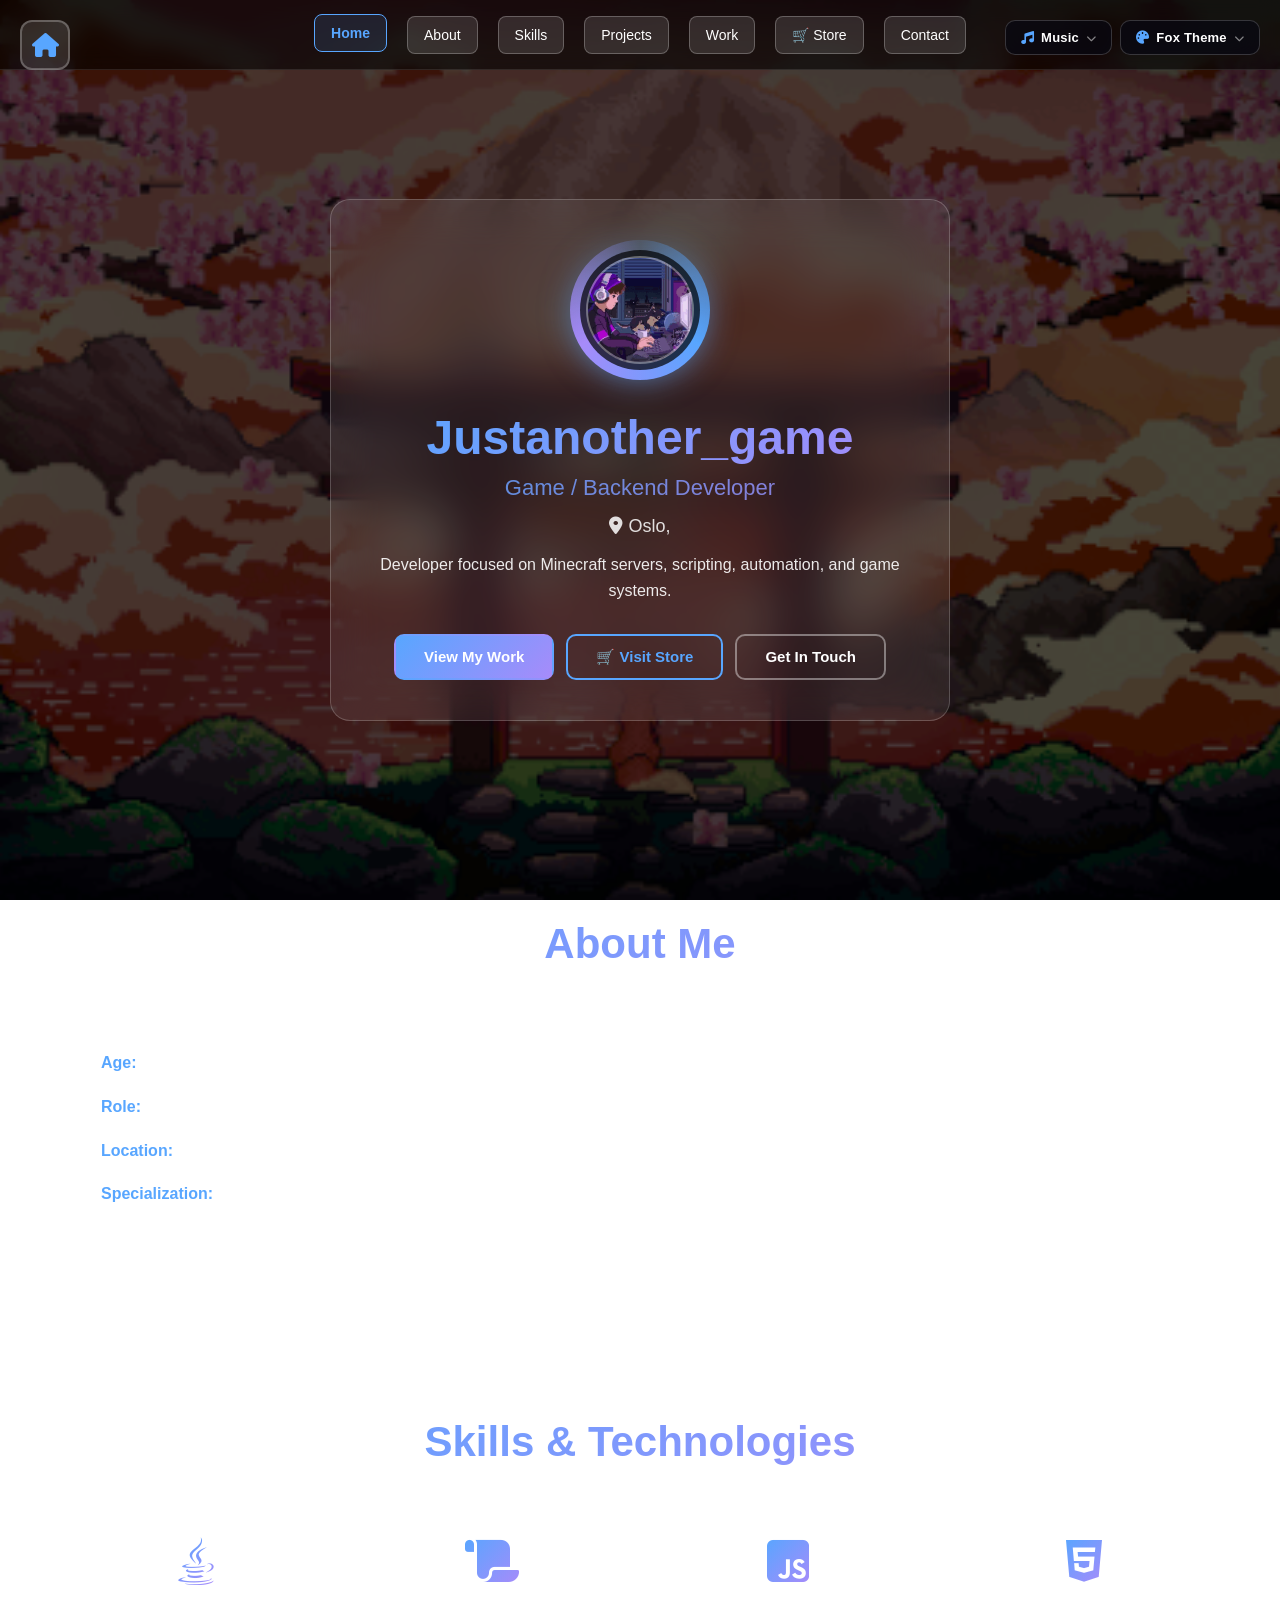
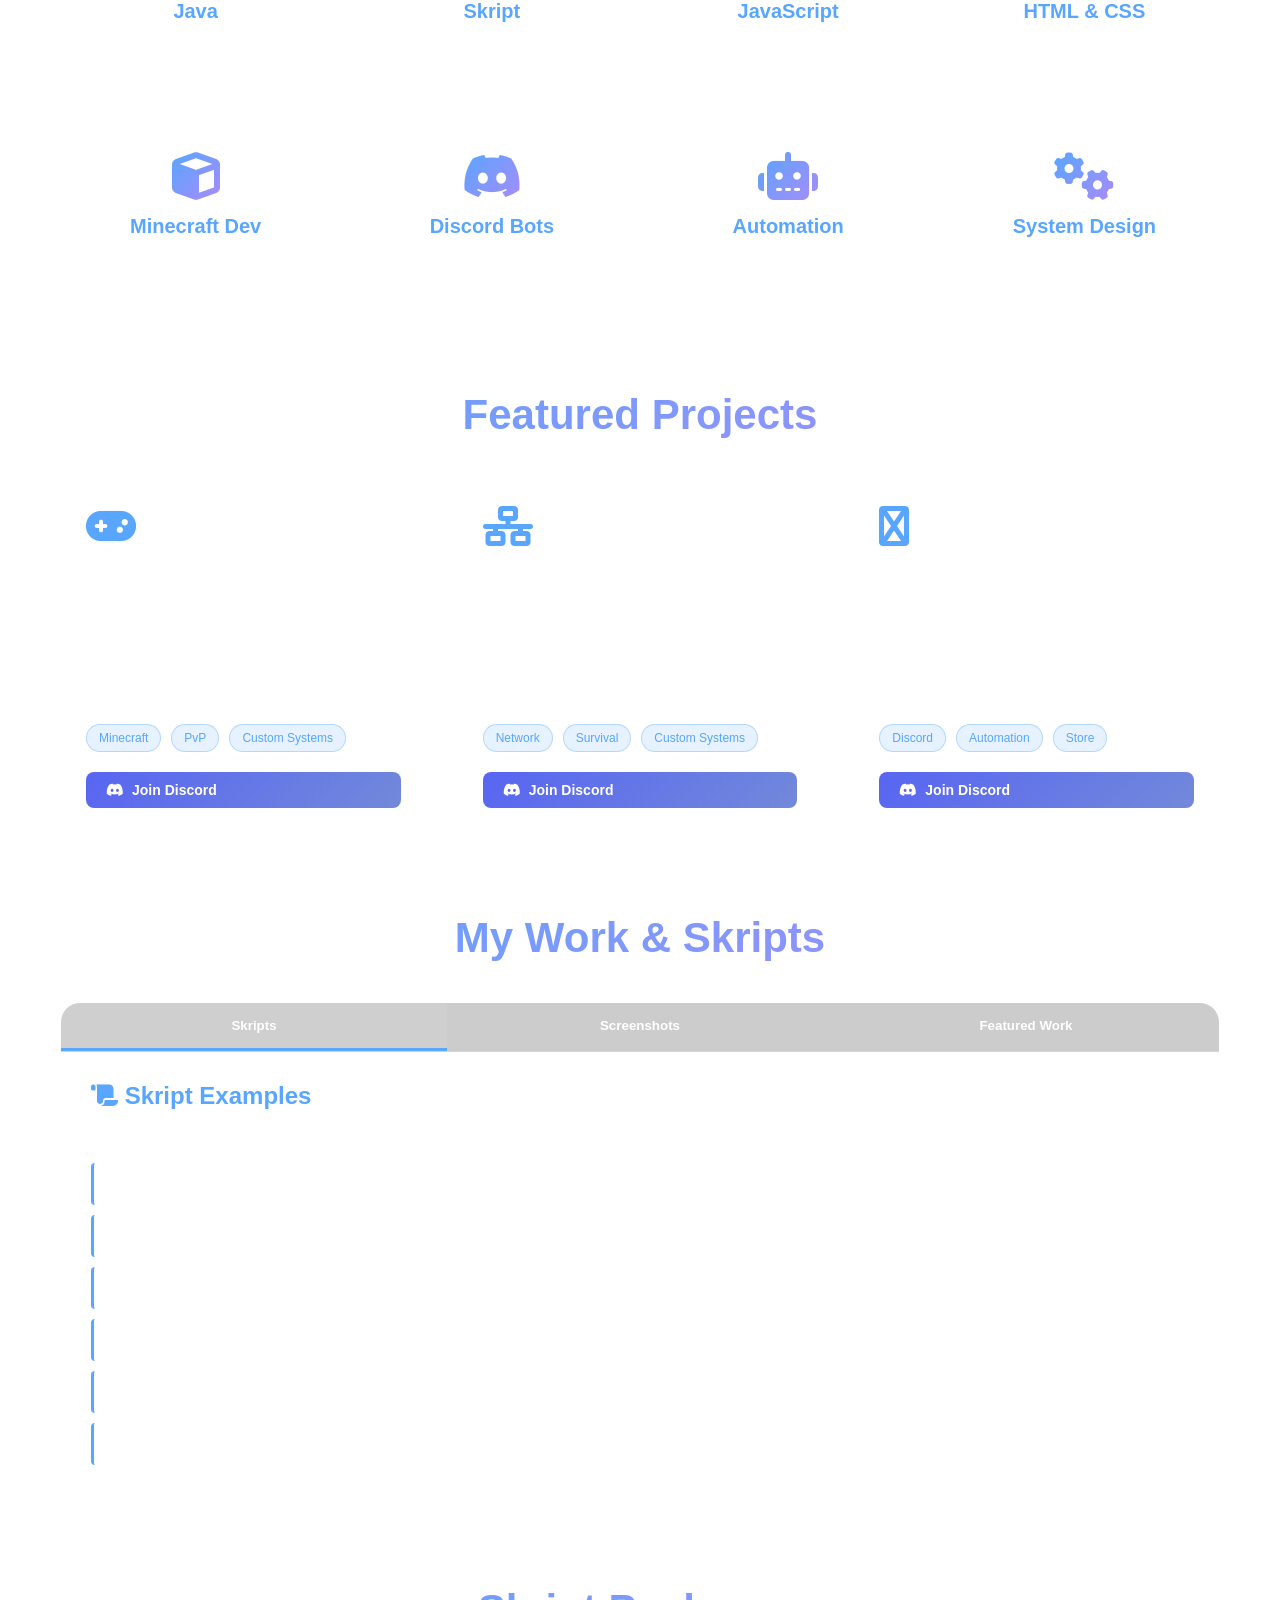
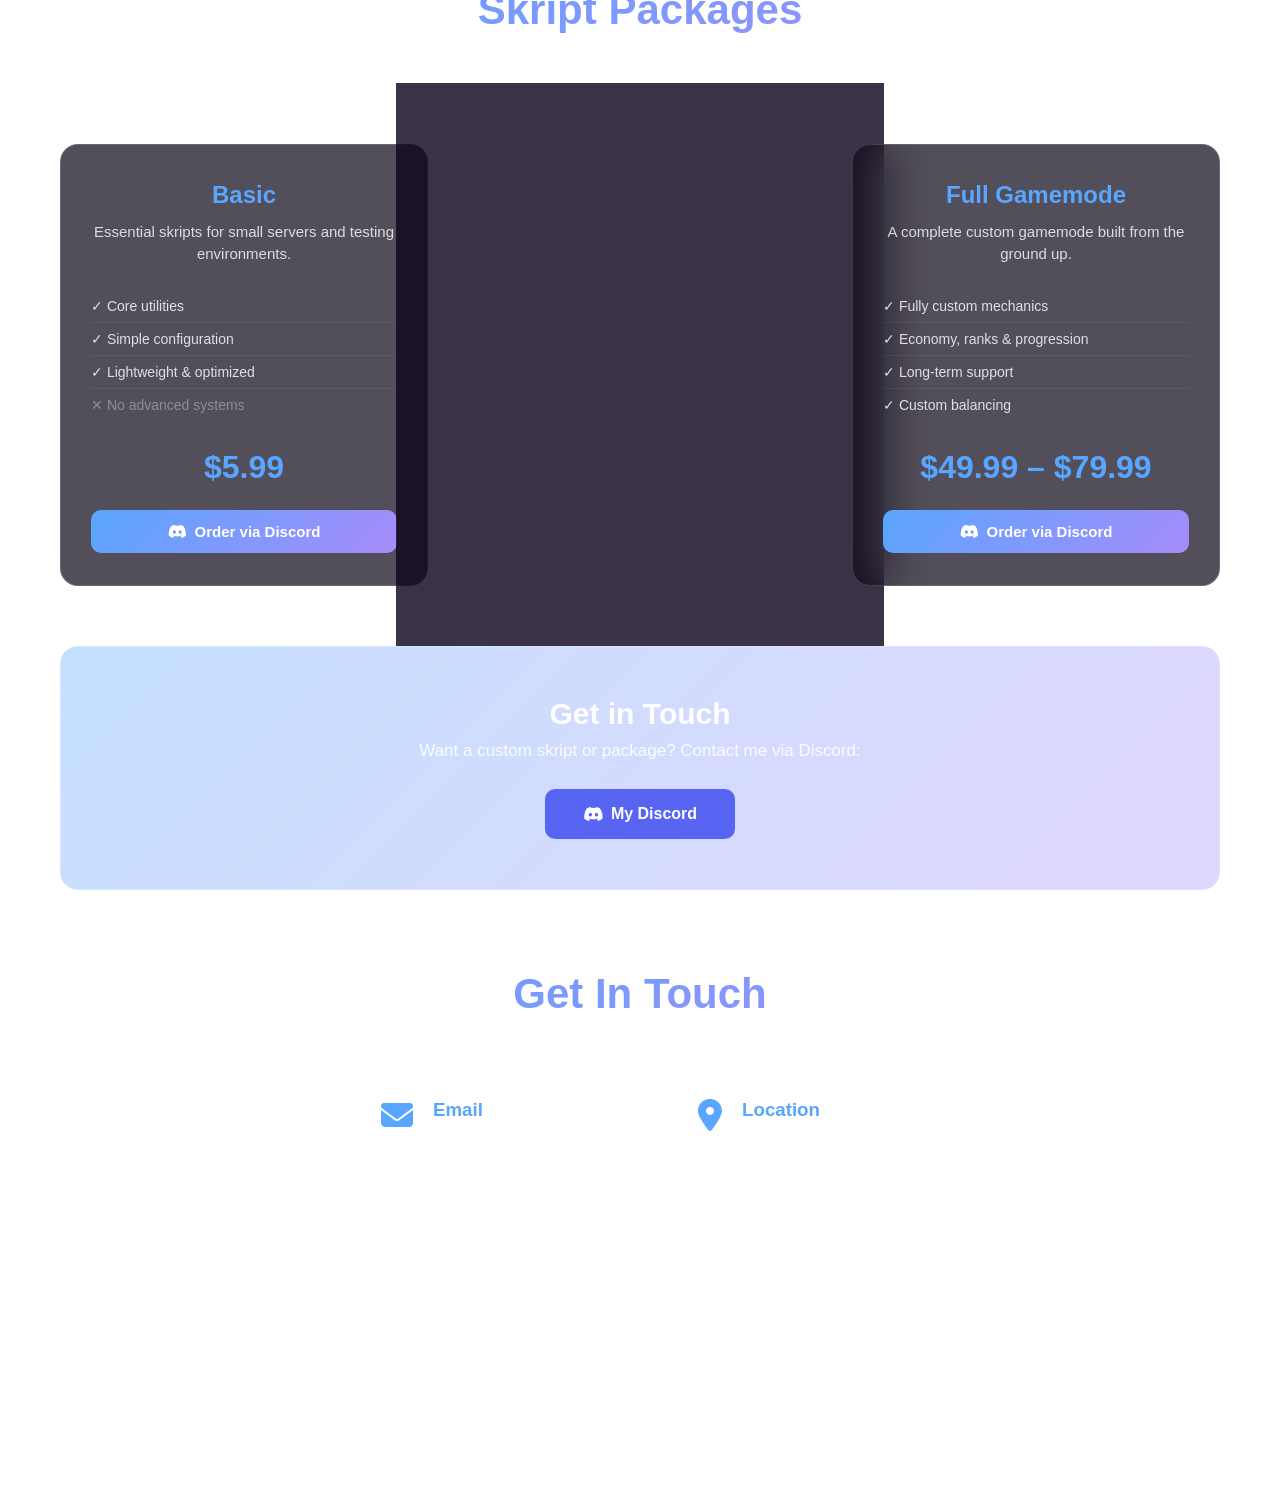
==== commit 28f0b932: "Update index.html" ====
--- a/phone/index.html
+++ b/phone/index.html
@@ -12,117 +12,133 @@
     <link rel="stylesheet" type="text/css" href="style.css">
 
     <style>
-    /* ================================================================
-       PHONE OVERRIDES — kicks in at 768px and below
-       Nothing in your HTML, config.js, or script.js is changed.
-       Only CSS is added here to make the existing classes work on phone.
-    ================================================================ */
+    /* ============================================================
+       MOBILE OVERRIDES — max-width: 768px
+       All rules use !important to beat style.css specificity.
+    ============================================================ */
     @media screen and (max-width: 768px) {
 
-        /* ── Safe-area variables (notch / home bar) ──────────────── */
         :root {
             --safe-top:    env(safe-area-inset-top,    0px);
             --safe-bottom: env(safe-area-inset-bottom, 0px);
-            --safe-left:   env(safe-area-inset-left,   0px);
-            --safe-right:  env(safe-area-inset-right,  0px);
-        }
-
-        * { -webkit-tap-highlight-color: transparent; }
+        }
+
+        * {
+            -webkit-tap-highlight-color: transparent;
+            box-sizing: border-box;
+        }
 
         body {
-            overflow-x: hidden;
-            -webkit-text-size-adjust: 100%;
-            /* fixed bg works poorly on iOS — switch to scroll */
+            overflow-x: hidden !important;
+            -webkit-text-size-adjust: 100% !important;
             background-attachment: scroll !important;
         }
 
-        /* ──────────────────────────────────────────────────────────
-           LOGO BUTTON — hide it on mobile (home is in bottom nav)
-        ────────────────────────────────────────────────────────── */
-        .logo-container {
-            display: none !important;
-        }
-
-        /* ──────────────────────────────────────────────────────────
-           TOP-RIGHT CONTROLS (Music + Theme)
-           Move to bottom of screen, sit just above the navbar
-        ────────────────────────────────────────────────────────── */
+        /* ── Hide the separate logo button ── */
+        .logo-container { display: none !important; }
+
+        /* ══════════════════════════════════════════════════════════
+           TOP BAR — full-width fixed strip at the very top.
+           CRITICAL: override the position:fixed + top/right that
+           style.css puts on .top-right-controls so both buttons
+           end up in ONE bar together.
+        ══════════════════════════════════════════════════════════ */
         .top-right-controls {
             position: fixed !important;
-            top: auto !important;
-            bottom: calc(var(--safe-bottom) + 62px) !important;
-            right: 12px !important;
-            left: auto !important;
-            z-index: 1002 !important;
+            top: 0 !important;
+            left: 0 !important;
+            right: 0 !important;
+            bottom: auto !important;
+            width: 100vw !important;
+            height: calc(var(--safe-top) + 50px) !important;
+            padding-top: var(--safe-top) !important;
+            padding-left: 12px !important;
+            padding-right: 12px !important;
+            padding-bottom: 0 !important;
+
             display: flex !important;
-            flex-direction: column !important;
-            align-items: flex-end !important;
+            flex-direction: row !important;
+            align-items: center !important;
+            justify-content: flex-end !important;
             gap: 8px !important;
-        }
-
-        /* Keep the toggle buttons the same style, just touch-friendly */
+
+            background: rgba(5, 5, 12, 0.85) !important;
+            backdrop-filter: blur(20px) !important;
+            -webkit-backdrop-filter: blur(20px) !important;
+            border-bottom: 1px solid rgba(255,255,255,0.09) !important;
+            z-index: 9999 !important;
+
+            /* kill any transform/margin/offset from style.css */
+            transform: none !important;
+            margin: 0 !important;
+        }
+
+        /* ── The two containers inside must NOT be positioned ──
+           style.css sets position:relative on them which causes
+           the dropdowns to anchor to each button separately     */
+        .music-container,
+        .theme-switcher-container {
+            position: static !important;
+            display: flex !important;
+            align-items: center !important;
+        }
+
+        /* ── Buttons: compact pill, same row ── */
         .music-toggle-btn,
         .theme-toggle-btn {
-            height: 44px !important;
-            padding: 0 14px !important;
-            font-size: 13px !important;
-            border-radius: 22px !important;
+            position: static !important;
+            display: flex !important;
+            align-items: center !important;
+            height: 36px !important;
+            padding: 0 11px !important;
+            gap: 5px !important;
+            font-size: 12px !important;
+            border-radius: 8px !important;
             white-space: nowrap !important;
-            min-width: 0 !important;
-        }
-
-        /* Dropdowns open UPWARD from the buttons */
+            flex-shrink: 0 !important;
+            cursor: pointer !important;
+        }
+
+        /* ── Dropdowns: fixed, anchored below the top bar ──
+           Because the containers are now static, we must use
+           fixed positioning with explicit top value            */
         .music-dropdown,
         .theme-dropdown {
             position: fixed !important;
-            top: auto !important;
-            /* sits above the controls row */
-            bottom: calc(var(--safe-bottom) + 62px + 44px + 44px + 12px) !important;
-            right: 12px !important;
-            left: 12px !important;
-            width: auto !important;
-            min-width: 0 !important;
-            max-height: 55vh !important;
+            top: calc(var(--safe-top) + 50px) !important;
+            right: 10px !important;
+            left: auto !important;
+            bottom: auto !important;
+            width: 250px !important;
+            max-height: 60vh !important;
             overflow-y: auto !important;
-            border-radius: 16px !important;
-            z-index: 3000 !important;
-            /* keep the same open/close animation but going up */
-            animation: slideUp 0.18s ease !important;
-        }
-
-        @keyframes slideUp {
-            from { opacity: 0; transform: translateY(10px); }
-            to   { opacity: 1; transform: translateY(0); }
-        }
-
-        /* Make playlist items bigger for touch */
+            border-radius: 12px !important;
+            z-index: 99999 !important;
+            display: none !important;   /* JS adds .open to show */
+        }
+
+        /* JS toggles .open — must override display:none above */
+        .music-dropdown.open,
+        .theme-dropdown.open {
+            display: flex !important;
+        }
+
+        /* Bigger touch targets inside dropdowns */
         .playlist-item,
         .theme-option {
             padding: 13px 16px !important;
             font-size: 14px !important;
-        }
-
-        /* Bigger music controls */
-        .music-ctrl-btn {
-            width: 40px !important;
-            height: 40px !important;
-            font-size: 15px !important;
-        }
-        .music-ctrl-play {
-            width: 50px !important;
-            height: 50px !important;
-            font-size: 18px !important;
-        }
-
-        /* Touch-friendly volume thumb */
-        .music-vol-slider::-webkit-slider-thumb {
-            width: 20px !important;
-            height: 20px !important;
-        }
-
-        /* ──────────────────────────────────────────────────────────
-           NAVBAR → fixed bottom tab bar (app-style)
-        ────────────────────────────────────────────────────────── */
+            width: 100% !important;
+        }
+
+        /* Bigger music control buttons */
+        .music-ctrl-btn  { width: 40px !important; height: 40px !important; font-size: 15px !important; }
+        .music-ctrl-play { width: 50px !important; height: 50px !important; font-size: 18px !important; }
+        .music-vol-slider::-webkit-slider-thumb { width: 20px !important; height: 20px !important; }
+
+        /* ══════════════════════════════════════════════════════════
+           BOTTOM NAV BAR
+        ══════════════════════════════════════════════════════════ */
         .navbar {
             position: fixed !important;
             bottom: 0 !important;
@@ -138,138 +154,116 @@
             justify-content: space-around !important;
             align-items: flex-start !important;
 
-            padding: 8px 2px calc(var(--safe-bottom) + 6px) 2px !important;
-            gap: 0 !important;
-
+            gap: 4px !important;
+            padding: 7px 8px calc(var(--safe-bottom) + 7px) 8px !important;
+
+            background: rgba(5, 5, 12, 0.92) !important;
+            backdrop-filter: blur(24px) !important;
+            -webkit-backdrop-filter: blur(24px) !important;
             border-top: 1px solid rgba(255,255,255,0.10) !important;
             border-radius: 0 !important;
-            backdrop-filter: blur(24px) !important;
-            -webkit-backdrop-filter: blur(24px) !important;
-            background: rgba(6, 6, 14, 0.88) !important;
-            z-index: 1000 !important;
+            z-index: 9000 !important;
             overflow-x: auto !important;
             -webkit-overflow-scrolling: touch !important;
             scrollbar-width: none !important;
         }
         .navbar::-webkit-scrollbar { display: none !important; }
 
-        /* Each nav link becomes a column: icon on top, label below */
+        /* Individual tab pills */
         .navbar a {
             flex: 1 !important;
-            min-width: 44px !important;
-            max-width: 80px !important;
+            min-width: 38px !important;
+            max-width: 70px !important;
             display: flex !important;
             flex-direction: column !important;
             align-items: center !important;
             justify-content: flex-start !important;
             gap: 3px !important;
             font-size: 9px !important;
-            padding: 4px 2px !important;
+            padding: 5px 3px !important;
             text-align: center !important;
             white-space: nowrap !important;
             line-height: 1.2 !important;
+            border-radius: 10px !important;
             border-bottom: none !important;
-            border-radius: 8px !important;
-            transition: color 0.2s !important;
-        }
-
-        /* Icons via ::before pseudo-elements — same Font Awesome 6 */
-        .navbar a[href="#home"]::before     { content: "\f015"; font-family: "Font Awesome 6 Free"; font-weight: 900; font-size: 19px; display: block; margin-bottom: 1px; }
-        .navbar a[href="#about"]::before    { content: "\f007"; font-family: "Font Awesome 6 Free"; font-weight: 900; font-size: 19px; display: block; margin-bottom: 1px; }
-        .navbar a[href="#skills"]::before   { content: "\f121"; font-family: "Font Awesome 6 Free"; font-weight: 900; font-size: 19px; display: block; margin-bottom: 1px; }
-        .navbar a[href="#projects"]::before { content: "\f07b"; font-family: "Font Awesome 6 Free"; font-weight: 900; font-size: 19px; display: block; margin-bottom: 1px; }
-        .navbar a[href="#work"]::before     { content: "\f0b1"; font-family: "Font Awesome 6 Free"; font-weight: 900; font-size: 19px; display: block; margin-bottom: 1px; }
-        .navbar a[href="#store"]::before    { content: "\f07a"; font-family: "Font Awesome 6 Free"; font-weight: 900; font-size: 19px; display: block; margin-bottom: 1px; }
-        .navbar a[href="#contact"]::before  { content: "\f0e0"; font-family: "Font Awesome 6 Free"; font-weight: 900; font-size: 19px; display: block; margin-bottom: 1px; }
-
-        /* Hide the 🛒 emoji in Store so it doesn't double-up with the icon */
-        .navbar a[href="#store"] { font-size: 0 !important; }
+            background: rgba(255,255,255,0.05) !important;
+            border: 1px solid rgba(255,255,255,0.08) !important;
+            color: rgba(255,255,255,0.6) !important;
+            text-decoration: none !important;
+            transition: background 0.2s, color 0.2s !important;
+        }
+
+        /* Icons via ::before */
+        .navbar a[href="#home"]::before     { content: "\f015"; font-family: "Font Awesome 6 Free"; font-weight: 900; font-size: 19px; display: block; }
+        .navbar a[href="#about"]::before    { content: "\f007"; font-family: "Font Awesome 6 Free"; font-weight: 900; font-size: 19px; display: block; }
+        .navbar a[href="#skills"]::before   { content: "\f121"; font-family: "Font Awesome 6 Free"; font-weight: 900; font-size: 19px; display: block; }
+        .navbar a[href="#projects"]::before { content: "\f07b"; font-family: "Font Awesome 6 Free"; font-weight: 900; font-size: 19px; display: block; }
+        .navbar a[href="#work"]::before     { content: "\f0b1"; font-family: "Font Awesome 6 Free"; font-weight: 900; font-size: 19px; display: block; }
+        .navbar a[href="#store"]::before    { content: "\f07a"; font-family: "Font Awesome 6 Free"; font-weight: 900; font-size: 19px; display: block; }
+        .navbar a[href="#contact"]::before  { content: "\f0e0"; font-family: "Font Awesome 6 Free"; font-weight: 900; font-size: 19px; display: block; }
+
+        /* Hide 🛒 emoji, keep icon+label */
+        .navbar a[href="#store"] { font-size: 0 !important; color: rgba(255,255,255,0.6) !important; }
         .navbar a[href="#store"]::before { font-size: 19px !important; }
-        .navbar a[href="#store"]::after  { content: "Store"; font-family: 'Segoe UI', sans-serif; font-size: 9px; display: block; }
-
-        /* Active state — script.js adds nav-active and sets inline color */
-        .navbar a.nav-active { opacity: 1; }
-
-        /* ──────────────────────────────────────────────────────────
-           MAIN CONTAINER — clear space for bottom bar + controls
-        ────────────────────────────────────────────────────────── */
+        .navbar a[href="#store"]::after  { content: "Store"; font-size: 9px; font-family: 'Segoe UI', sans-serif; display: block; }
+
+        /* Active tab */
+        .navbar a.nav-active {
+            background: rgba(255,255,255,0.13) !important;
+            color: var(--accent) !important;
+        }
+
+        /* ══════════════════════════════════════════════════════════
+           MAIN CONTAINER — clear both bars
+        ══════════════════════════════════════════════════════════ */
         .container {
-            padding-top: 20px !important;
-            padding-bottom: calc(var(--safe-bottom) + 80px) !important;
+            padding-top: calc(var(--safe-top) + 62px) !important;
+            padding-bottom: calc(var(--safe-bottom) + 82px) !important;
             padding-left: 14px !important;
             padding-right: 14px !important;
             max-width: 100% !important;
-        }
-
-        /* ──────────────────────────────────────────────────────────
-           SECTIONS
-        ────────────────────────────────────────────────────────── */
-        .section { padding: 28px 0 !important; }
-        .section h2 { font-size: 26px !important; margin-bottom: 22px !important; }
-
-        /* ──────────────────────────────────────────────────────────
-           HERO
-        ────────────────────────────────────────────────────────── */
-        .hero-card {
-            padding: 28px 16px !important;
-            text-align: center !important;
-        }
-        .title { font-size: clamp(24px, 7vw, 38px) !important; }
-        .subtitle { font-size: 14px !important; }
+            width: 100% !important;
+        }
+
+        /* ── Sections ── */
+        .section { padding: 24px 0 !important; }
+        .section h2 { font-size: 24px !important; margin-bottom: 18px !important; }
+
+        /* ── Hero ── */
+        .hero-card { padding: 24px 16px !important; text-align: center !important; }
+        .title { font-size: clamp(22px, 6.5vw, 36px) !important; }
+        .subtitle { font-size: 13px !important; }
         .bio { font-size: 14px !important; }
-
-        .cta-buttons {
-            flex-direction: column !important;
-            gap: 10px !important;
-        }
-        .btn {
-            width: 100% !important;
-            justify-content: center !important;
-            min-height: 48px !important;
-            font-size: 15px !important;
-        }
-
-        /* ──────────────────────────────────────────────────────────
-           SKILLS — 2-column grid
-        ────────────────────────────────────────────────────────── */
-        .skills-grid {
-            grid-template-columns: 1fr 1fr !important;
-            gap: 10px !important;
-        }
-        .skill-item { padding: 16px 10px !important; }
-        .skill-item i { font-size: 26px !important; }
+        .cta-buttons { flex-direction: column !important; gap: 10px !important; width: 100% !important; }
+        .btn { width: 100% !important; justify-content: center !important; min-height: 48px !important; font-size: 15px !important; }
+
+        /* ── Skills 2-col ── */
+        .skills-grid { grid-template-columns: 1fr 1fr !important; gap: 10px !important; }
+        .skill-item { padding: 14px 8px !important; }
+        .skill-item i { font-size: 24px !important; }
         .skill-item h3 { font-size: 12px !important; }
-        .skill-item p { font-size: 11px !important; }
-
-        /* ──────────────────────────────────────────────────────────
-           PROJECTS — single column
-        ────────────────────────────────────────────────────────── */
-        .projects-grid {
-            grid-template-columns: 1fr !important;
-            gap: 18px !important;
-        }
-        .project-content { padding: 18px !important; }
-        .project-image { height: 160px !important; object-fit: cover !important; }
-
-        /* ──────────────────────────────────────────────────────────
-           WORK TABS — horizontal scrollable row (not vertical)
-        ────────────────────────────────────────────────────────── */
+        .skill-item p { font-size: 10px !important; }
+
+        /* ── Projects single col ── */
+        .projects-grid { grid-template-columns: 1fr !important; gap: 16px !important; }
+        .project-content { padding: 16px !important; }
+        .project-image { height: 150px !important; object-fit: cover !important; }
+
+        /* ── Work tabs horizontal ── */
         .work-tabs {
             display: flex !important;
             flex-direction: row !important;
             flex-wrap: nowrap !important;
             overflow-x: auto !important;
-            -webkit-overflow-scrolling: touch !important;
+            gap: 0 !important;
             scrollbar-width: none !important;
-            gap: 0 !important;
         }
         .work-tabs::-webkit-scrollbar { display: none !important; }
-
         .work-tab-btn {
+            flex: 1 !important;
             flex-shrink: 0 !important;
-            flex: 1 !important;
-            padding: 13px 14px !important;
-            font-size: 13px !important;
+            padding: 12px 10px !important;
+            font-size: 12px !important;
             white-space: nowrap !important;
             border-bottom: 3px solid transparent !important;
             border-right: none !important;
@@ -278,64 +272,38 @@
             border-bottom-color: var(--accent) !important;
             border-right-color: transparent !important;
         }
-
-        .work-panel { padding: 20px !important; }
-
-        .placeholder-grid {
-            grid-template-columns: 1fr 1fr !important;
-            gap: 12px !important;
-        }
-        .placeholder-item { padding: 24px 12px !important; }
-        .placeholder-item i { font-size: 32px !important; }
-
-        .featured-work {
-            grid-template-columns: 1fr !important;
-            gap: 12px !important;
-        }
-        .work-item { padding: 18px !important; }
-
-        /* ──────────────────────────────────────────────────────────
-           STORE — single column, no scale trick
-        ────────────────────────────────────────────────────────── */
-        .store-packages {
-            grid-template-columns: 1fr !important;
-            gap: 20px !important;
-        }
+        .work-panel { padding: 18px !important; }
+        .placeholder-grid { grid-template-columns: 1fr 1fr !important; gap: 10px !important; }
+        .placeholder-item { padding: 20px 10px !important; }
+        .placeholder-item i { font-size: 28px !important; }
+        .featured-work { grid-template-columns: 1fr !important; gap: 10px !important; }
+        .work-item { padding: 16px !important; }
+
+        /* ── Store single col ── */
+        .store-packages { grid-template-columns: 1fr !important; gap: 18px !important; }
         .pkg-featured { transform: scale(1) !important; }
-        .pkg-featured:hover { transform: translateY(-6px) !important; }
-        .pkg-card { padding: 28px 20px !important; }
-        .pkg-price { font-size: 26px !important; }
-        .store-contact-banner { padding: 30px 18px !important; }
-        .store-contact-banner h3 { font-size: 22px !important; }
-        .store-intro { font-size: 14px !important; margin-bottom: 28px !important; }
-
-        /* ──────────────────────────────────────────────────────────
-           CONTACT
-        ────────────────────────────────────────────────────────── */
-        .contact-content {
-            grid-template-columns: 1fr !important;
-            gap: 16px !important;
-        }
-        .contact-item { gap: 14px !important; }
-        .contact-item i { font-size: 24px !important; }
-
-        /* ──────────────────────────────────────────────────────────
-           FOOTER
-        ────────────────────────────────────────────────────────── */
-        .footer { margin-top: 40px !important; padding: 24px 16px !important; }
-
-        /* ──────────────────────────────────────────────────────────
-           GENERAL TOUCH TARGET FLOOR
-        ────────────────────────────────────────────────────────── */
-        button, .btn, .work-tab-btn, .pkg-card a, .music-ctrl-btn {
-            min-height: 44px;
-        }
-
-        /* Scrollbars off globally on mobile */
-        ::-webkit-scrollbar { display: none; }
-        * { scrollbar-width: none; }
-
-    } /* end @media 768px */
+        .pkg-featured:hover { transform: translateY(-4px) !important; }
+        .pkg-card { padding: 24px 18px !important; }
+        .pkg-price { font-size: 24px !important; }
+        .store-contact-banner { padding: 28px 16px !important; }
+        .store-contact-banner h3 { font-size: 20px !important; }
+        .store-intro { font-size: 14px !important; margin-bottom: 24px !important; }
+
+        /* ── Contact ── */
+        .contact-content { grid-template-columns: 1fr !important; gap: 14px !important; }
+        .contact-item { gap: 12px !important; }
+        .contact-item i { font-size: 22px !important; }
+
+        /* ── Footer ── */
+        .footer { margin-top: 30px !important; padding: 20px 14px !important; }
+
+        /* ── Global touch target floor ── */
+        button, .btn, .work-tab-btn, .pkg-card a, .music-ctrl-btn { min-height: 44px; }
+
+        /* ── Hide all scrollbars ── */
+        ::-webkit-scrollbar { display: none !important; }
+        * { scrollbar-width: none !important; }
+    }
     </style>
 </head>
 <body>
@@ -383,7 +351,7 @@
                     <i class="fas fa-volume-up music-vol-icon"></i>
                 </div>
 
-                <!-- Playlist — same style as theme options -->
+                <!-- Playlist -->
                 <div class="music-playlist-list" id="musicPlaylist">
                     <!-- injected by JS -->
                 </div>
@@ -619,5 +587,66 @@
 
     <script src="config.js"></script>
     <script src="script.js"></script>
+
+    <!-- ============================================================
+         MOBILE DROPDOWN FIX
+         style.css uses position:absolute on dropdowns anchored to
+         .music-container / .theme-switcher-container (relative).
+         On mobile we forced those to position:static, breaking that.
+         This tiny script re-anchors the dropdowns to fixed coords
+         every time they open so they always appear under the top bar.
+    ============================================================ -->
+    <script>
+    (function() {
+        if (window.innerWidth > 768) return; // desktop — do nothing
+
+        var TOPBAR_H = 50; // matches the CSS height above
+
+        function getSafeTop() {
+            // try to read CSS env() safe-area
+            try {
+                var el = document.documentElement;
+                var st = parseInt(getComputedStyle(el).getPropertyValue('--safe-top')) || 0;
+                return st;
+            } catch(e) { return 0; }
+        }
+
+        function positionDropdown(dropdown) {
+            if (!dropdown) return;
+            var top = getSafeTop() + TOPBAR_H;
+            dropdown.style.setProperty('position', 'fixed',   'important');
+            dropdown.style.setProperty('top',      top + 'px','important');
+            dropdown.style.setProperty('right',    '10px',    'important');
+            dropdown.style.setProperty('left',     'auto',    'important');
+            dropdown.style.setProperty('bottom',   'auto',    'important');
+            dropdown.style.setProperty('width',    '250px',   'important');
+            dropdown.style.setProperty('z-index',  '99999',   'important');
+        }
+
+        // Re-position every time a dropdown opens
+        var musicBtn  = document.getElementById('musicToggleBtn');
+        var themeBtn  = document.getElementById('themeToggleBtn');
+        var musicDrop = document.getElementById('musicDropdown');
+        var themeDrop = document.getElementById('themeDropdown');
+
+        if (musicBtn && musicDrop) {
+            musicBtn.addEventListener('click', function() {
+                setTimeout(function() { positionDropdown(musicDrop); }, 0);
+            });
+        }
+        if (themeBtn && themeDrop) {
+            themeBtn.addEventListener('click', function() {
+                setTimeout(function() { positionDropdown(themeDrop); }, 0);
+            });
+        }
+
+        // Also re-position on resize (orientation change)
+        window.addEventListener('resize', function() {
+            if (musicDrop && musicDrop.classList.contains('open')) positionDropdown(musicDrop);
+            if (themeDrop && themeDrop.classList.contains('open')) positionDropdown(themeDrop);
+        });
+    })();
+    </script>
+
 </body>
 </html>
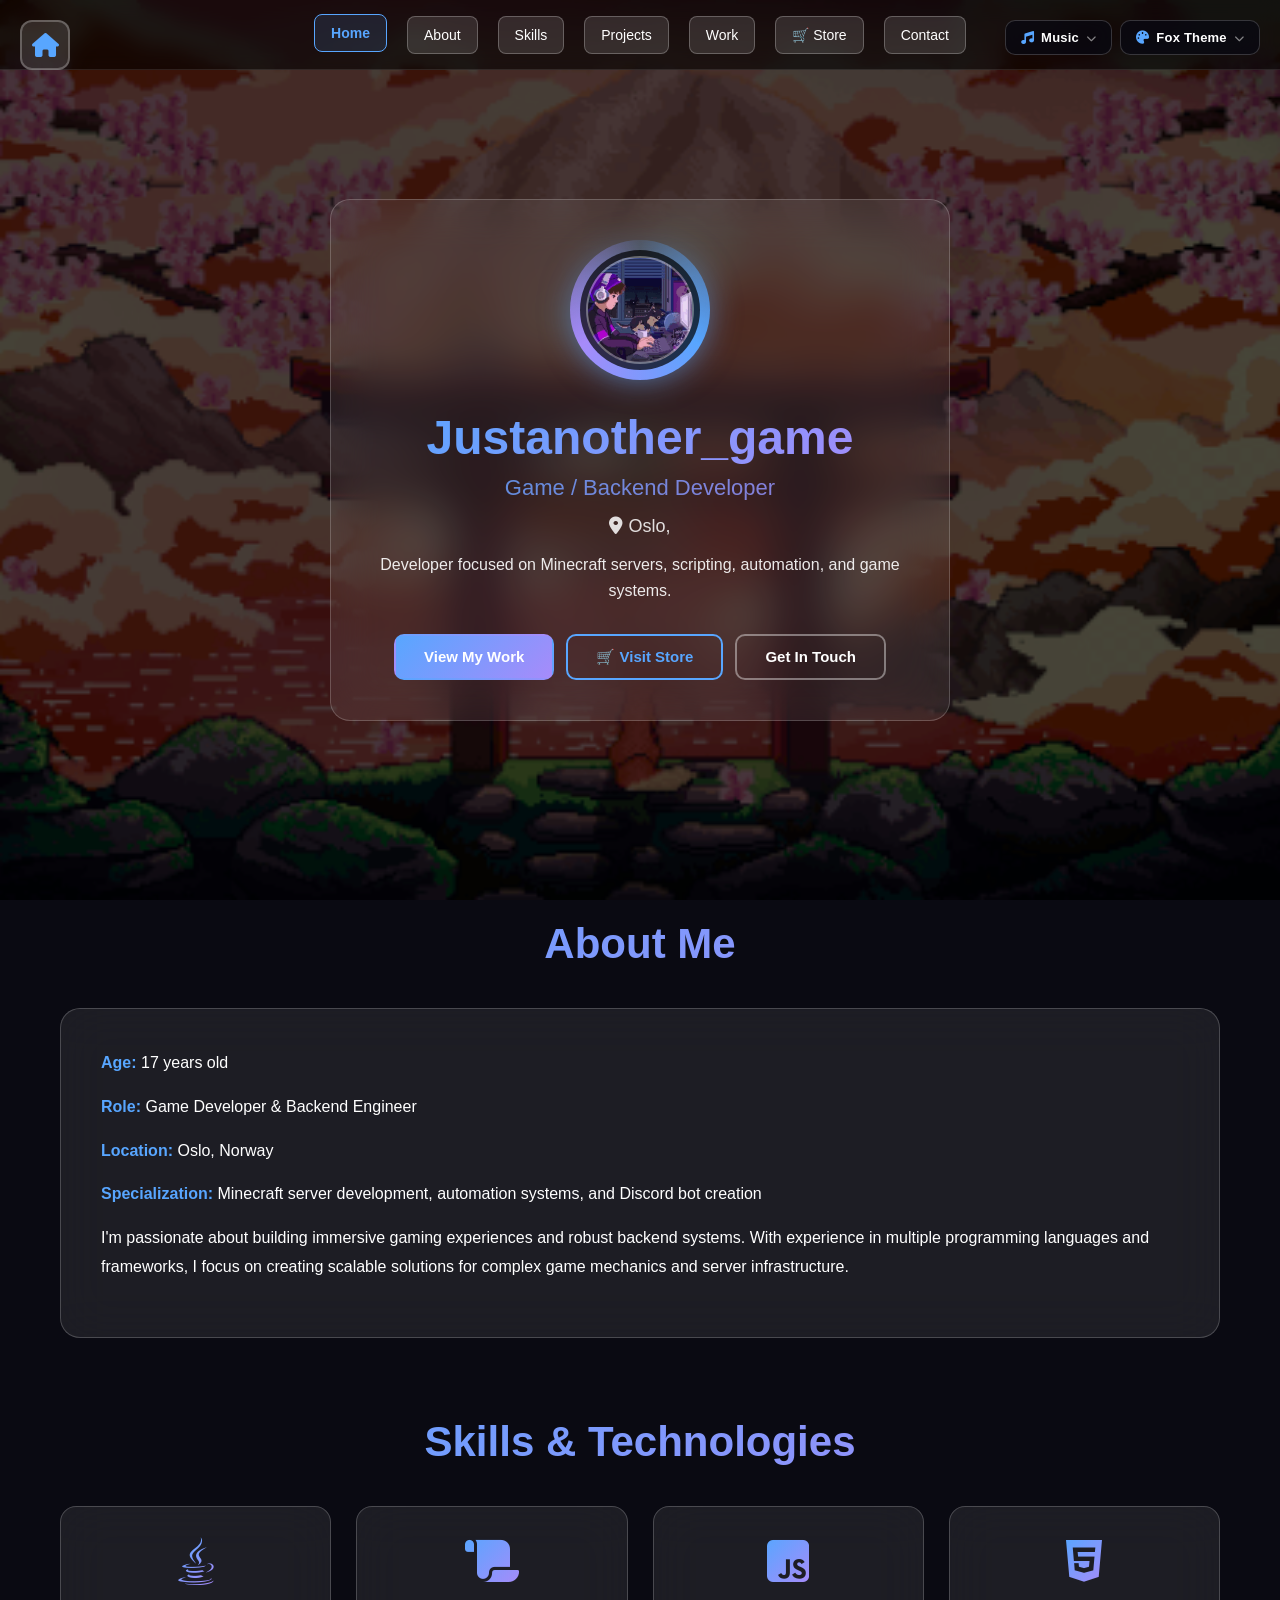
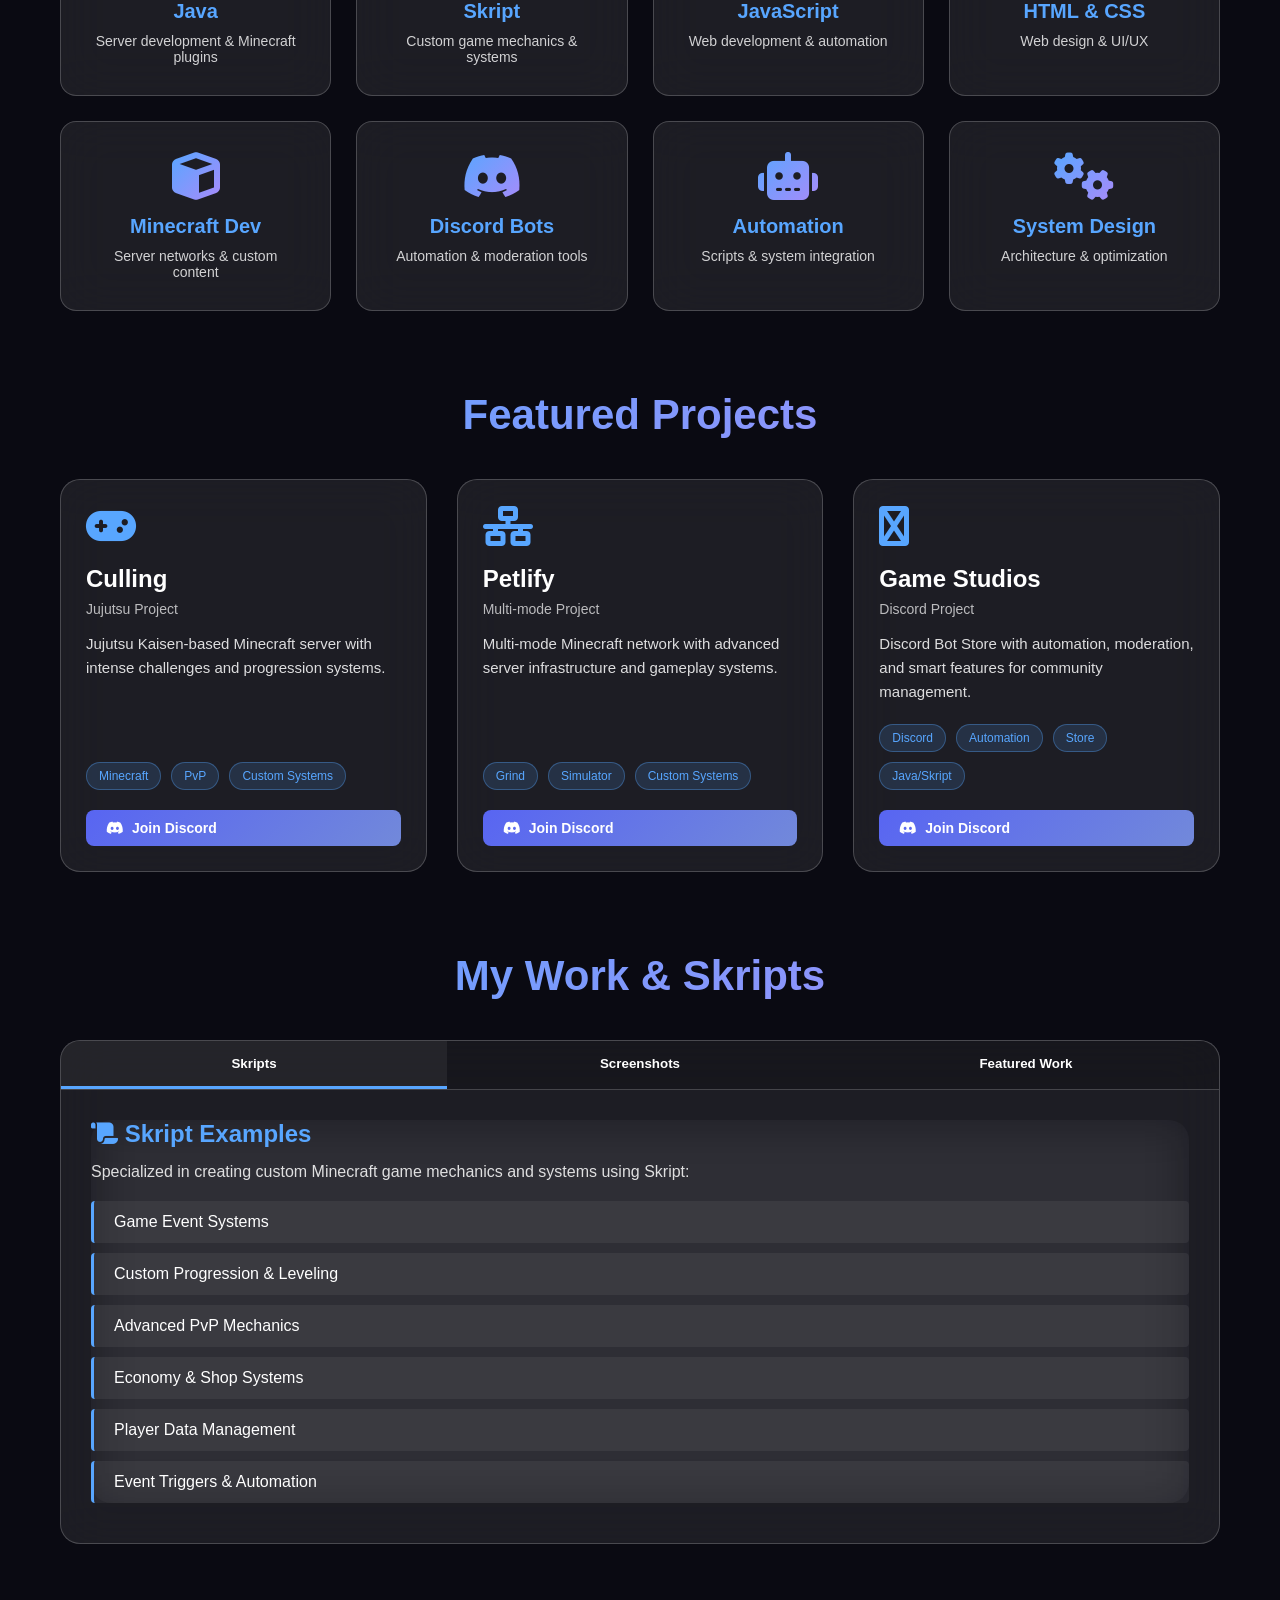
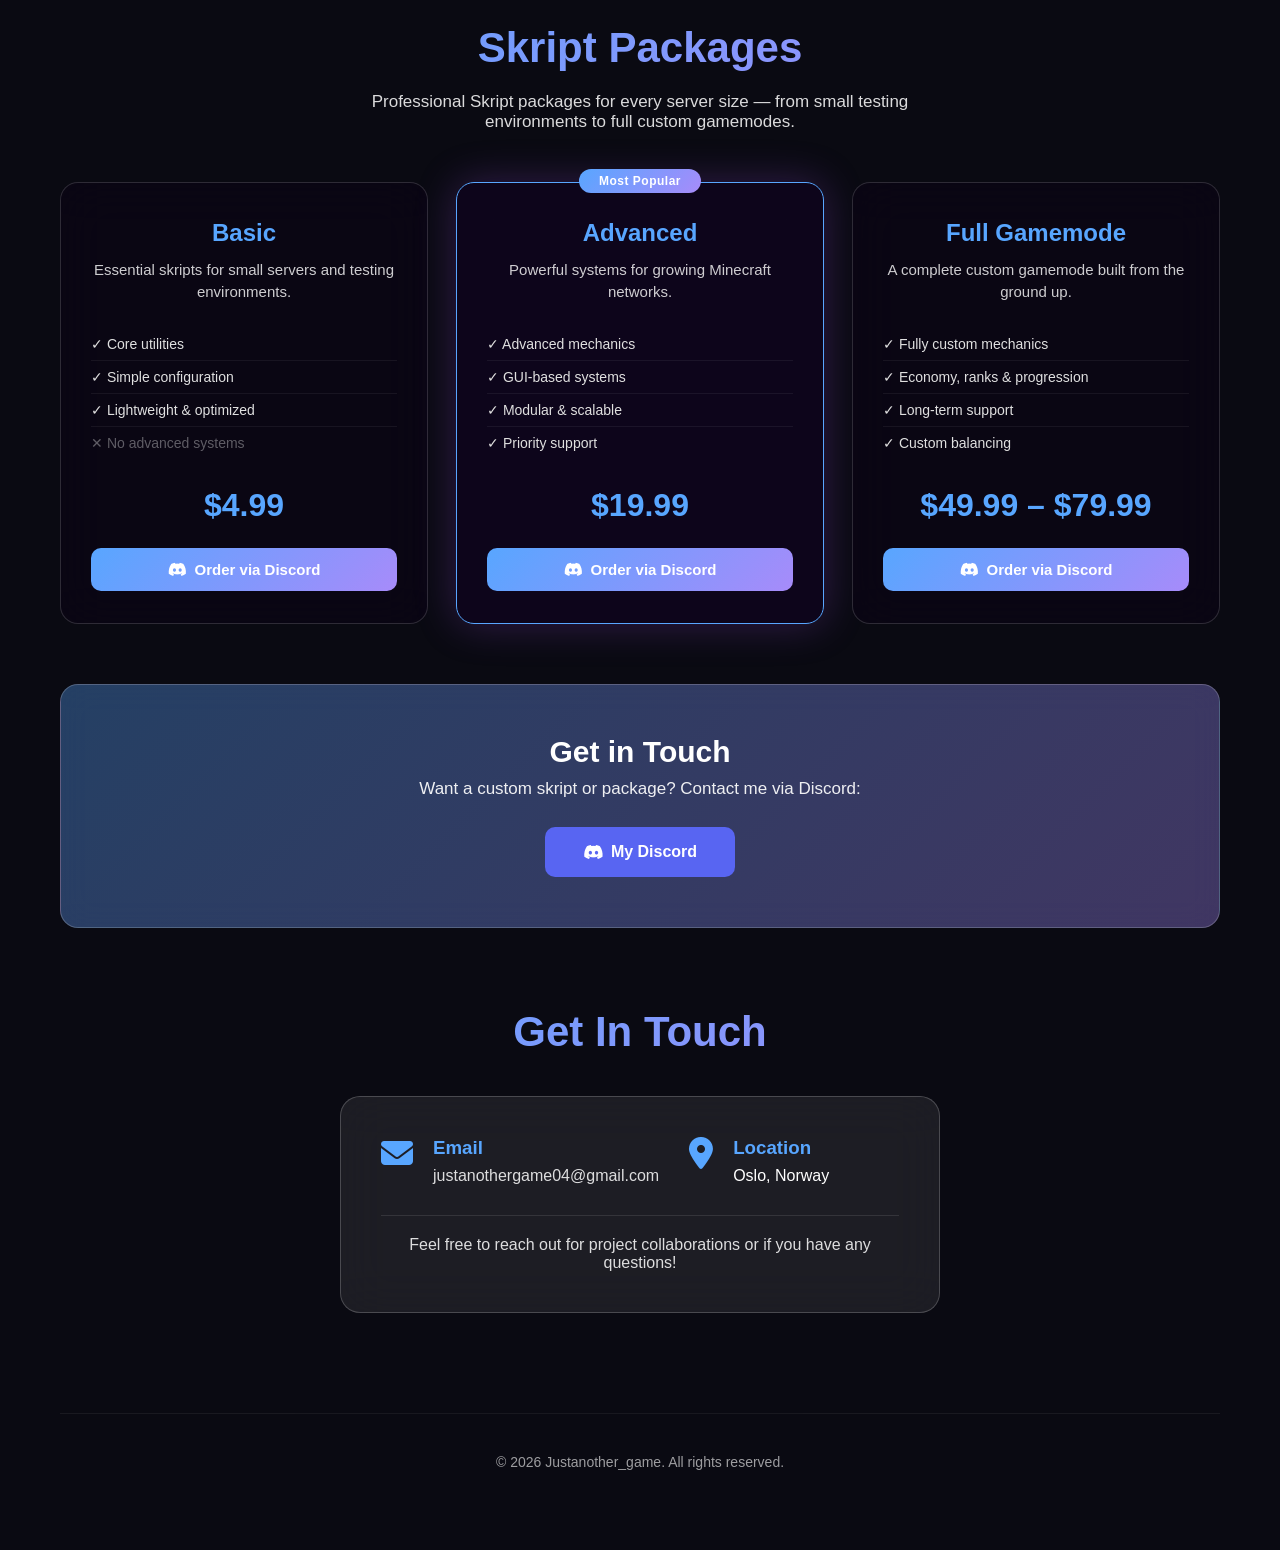
==== commit 80929692: "Update index.html" ====
--- a/phone/index.html
+++ b/phone/index.html
@@ -561,7 +561,7 @@
                         <i class="fas fa-envelope"></i>
                         <div>
                             <h3>Email</h3>
-                            <a href="mailto:just_anothergame04@gmail.com">just_anothergame04@gmail.com</a>
+                            <a href="mailto:just_anothergame04@gmail.com">justanothergame04@gmail.com</a>
                         </div>
                     </div>
                     <div class="contact-item">
--- a/phone/style.css
+++ b/phone/style.css
@@ -18,19 +18,42 @@
 body {
     font-family: 'Segoe UI', Tahoma, Geneva, Verdana, sans-serif;
     color: #fff;
-    background: url("background.gif") no-repeat center center fixed;
-    background-size: cover;
-    background-attachment: fixed;
     margin: 0;
+    /* Fallback solid colour while GIF loads */
+    background-color: #0a0a12;
     transition: background-image 0.6s ease;
+}
+
+/*
+ * GIF BACKGROUND — works on desktop AND mobile/iOS Safari.
+ * Uses a pseudo-element so the GIF stays fixed & full-screen
+ * without hitting iOS's broken background-attachment:fixed bug.
+ */
+:root {
+    --bg-image: url("background.gif");
+}
+
+body::before {
+    content: '';
+    position: fixed;          /* locked to viewport on all browsers */
+    inset: 0;                 /* top/right/bottom/left = 0 */
+    width: 100%;
+    height: 100%;
+    background-image: var(--bg-image);
+    background-repeat: no-repeat;
+    background-position: center center;
+    background-size: cover;   /* auto-scales to any screen size */
+    z-index: 0;
+    pointer-events: none;
 }
 
 .overlay {
     position: fixed;
     top: 0; left: 0; right: 0; bottom: 0;
     background: rgba(0, 0, 0, 0.72);
-    z-index: 1;
+    z-index: 1;               /* sits above ::before (z-index:0) */
     transition: background 0.6s ease;
+    pointer-events: none;
 }
 
 .container {
@@ -1079,6 +1102,3 @@
 
     .store-contact-banner { padding: 36px 20px; }
 }
-
-
-
